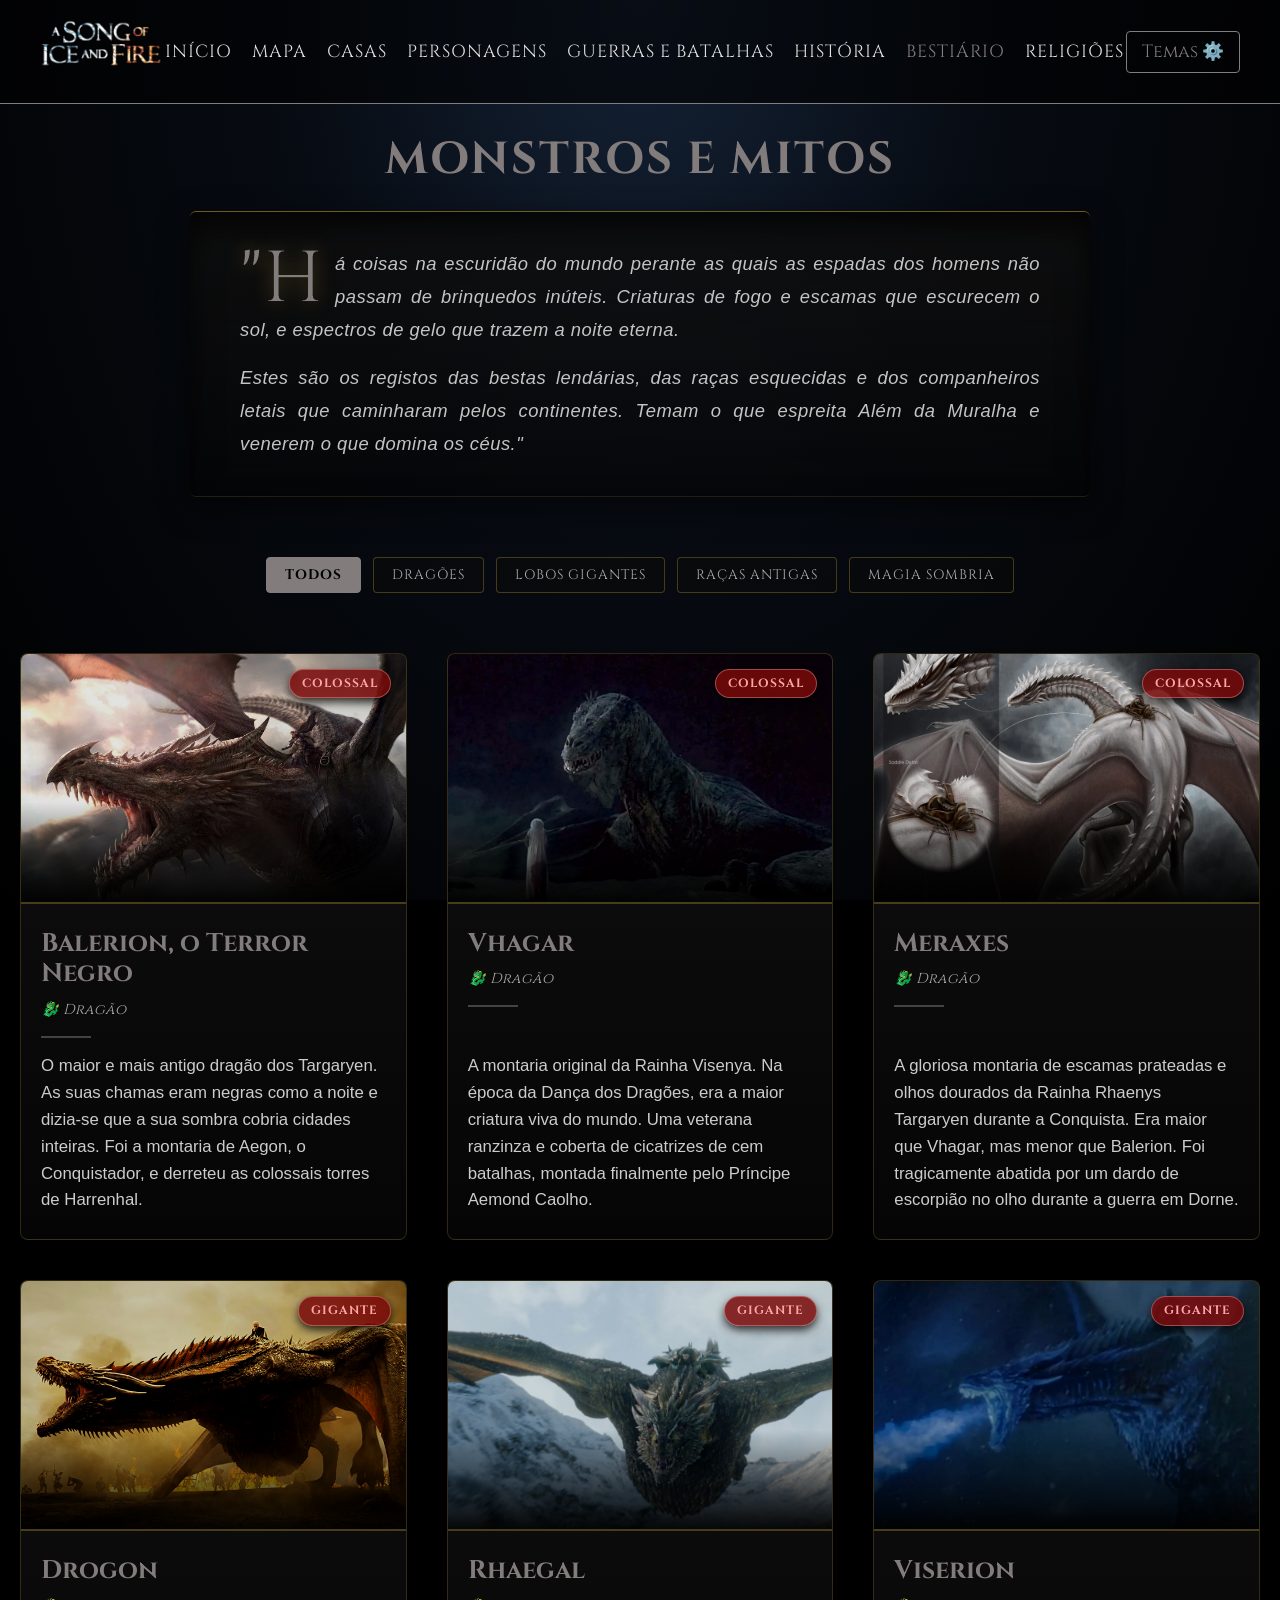
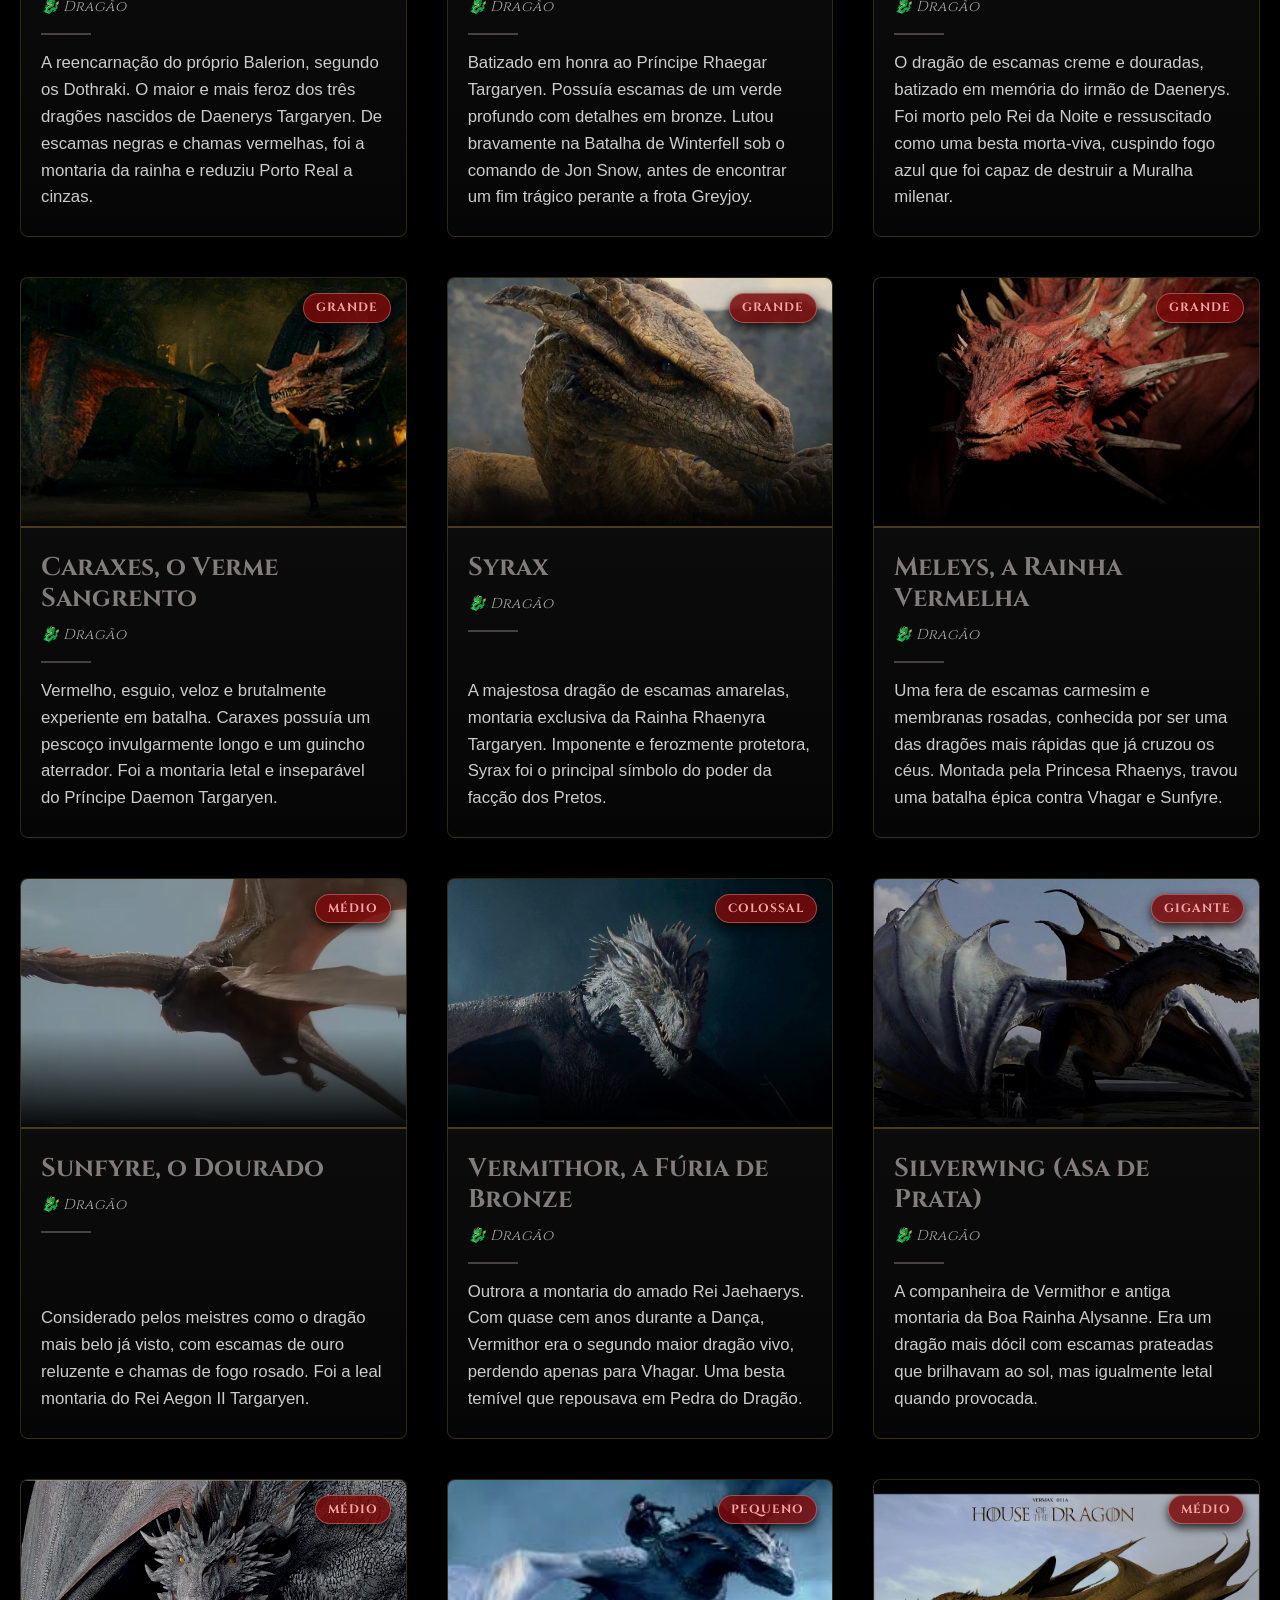
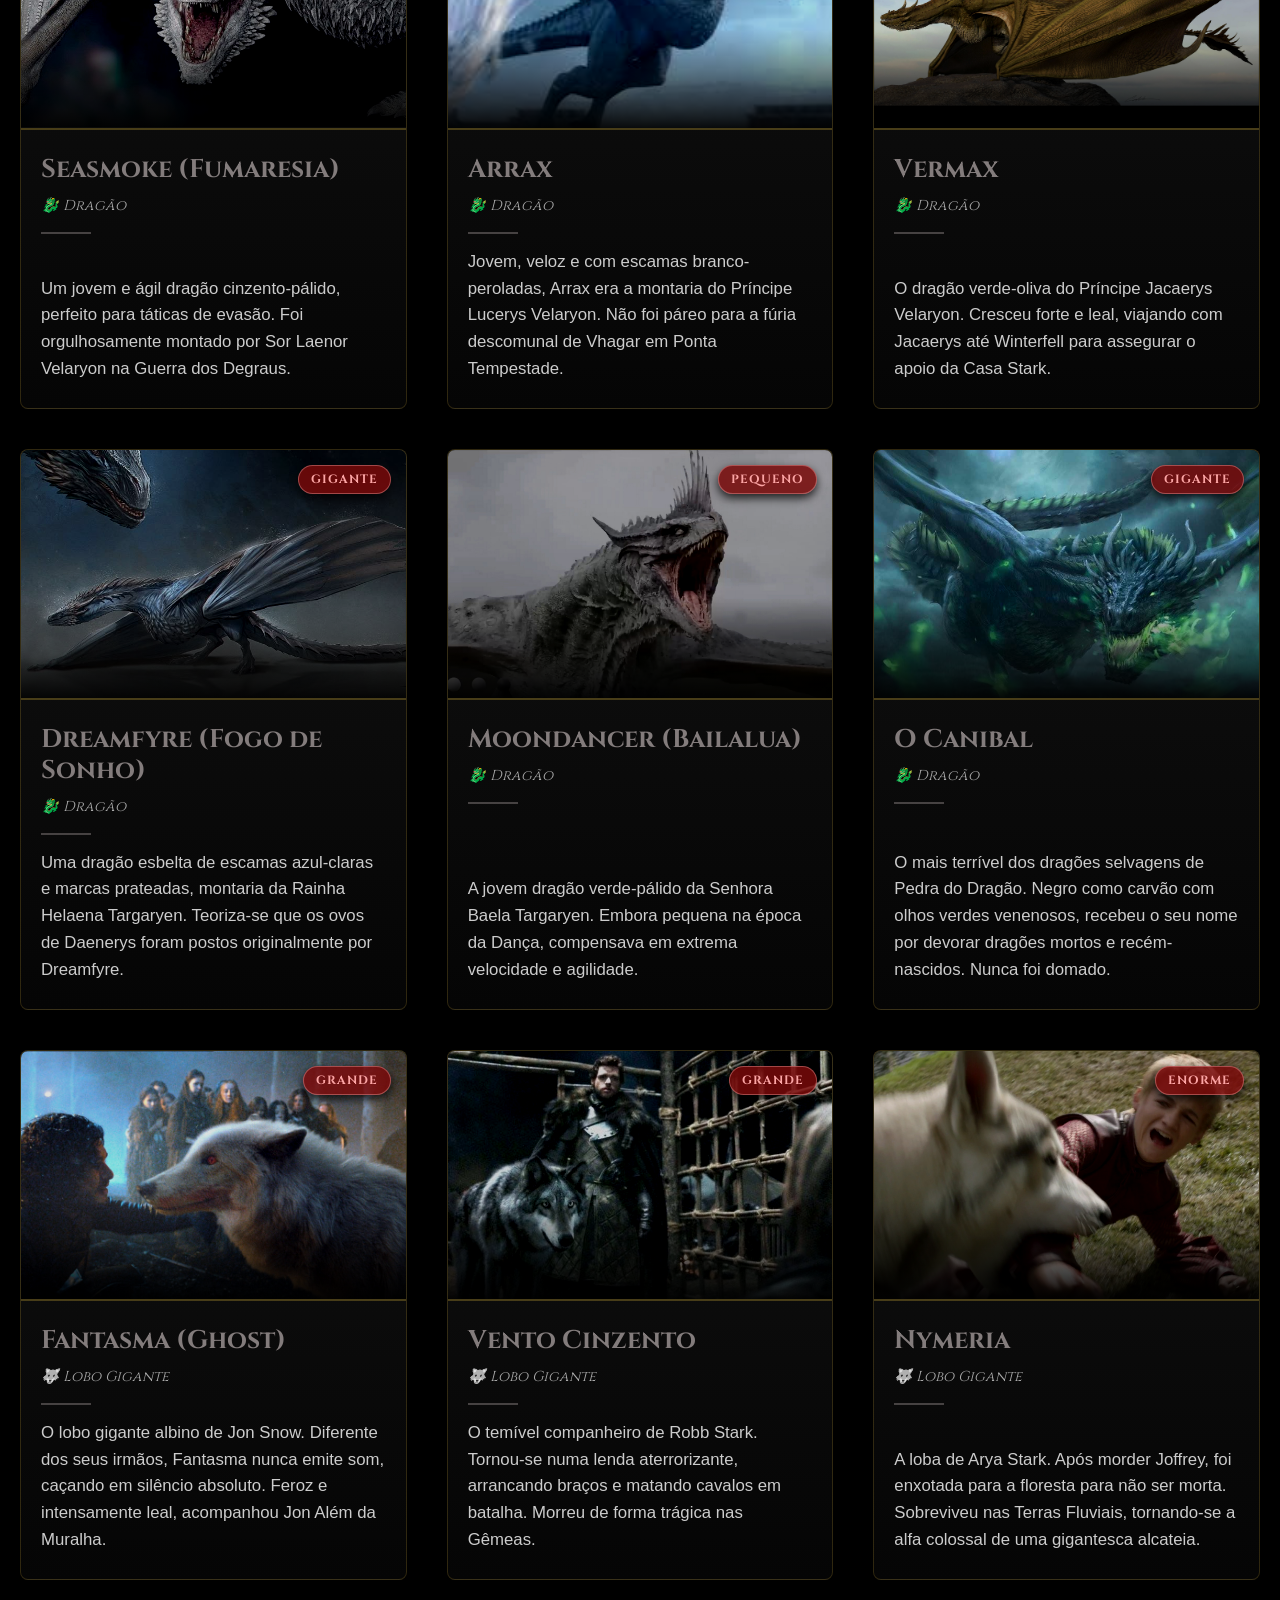
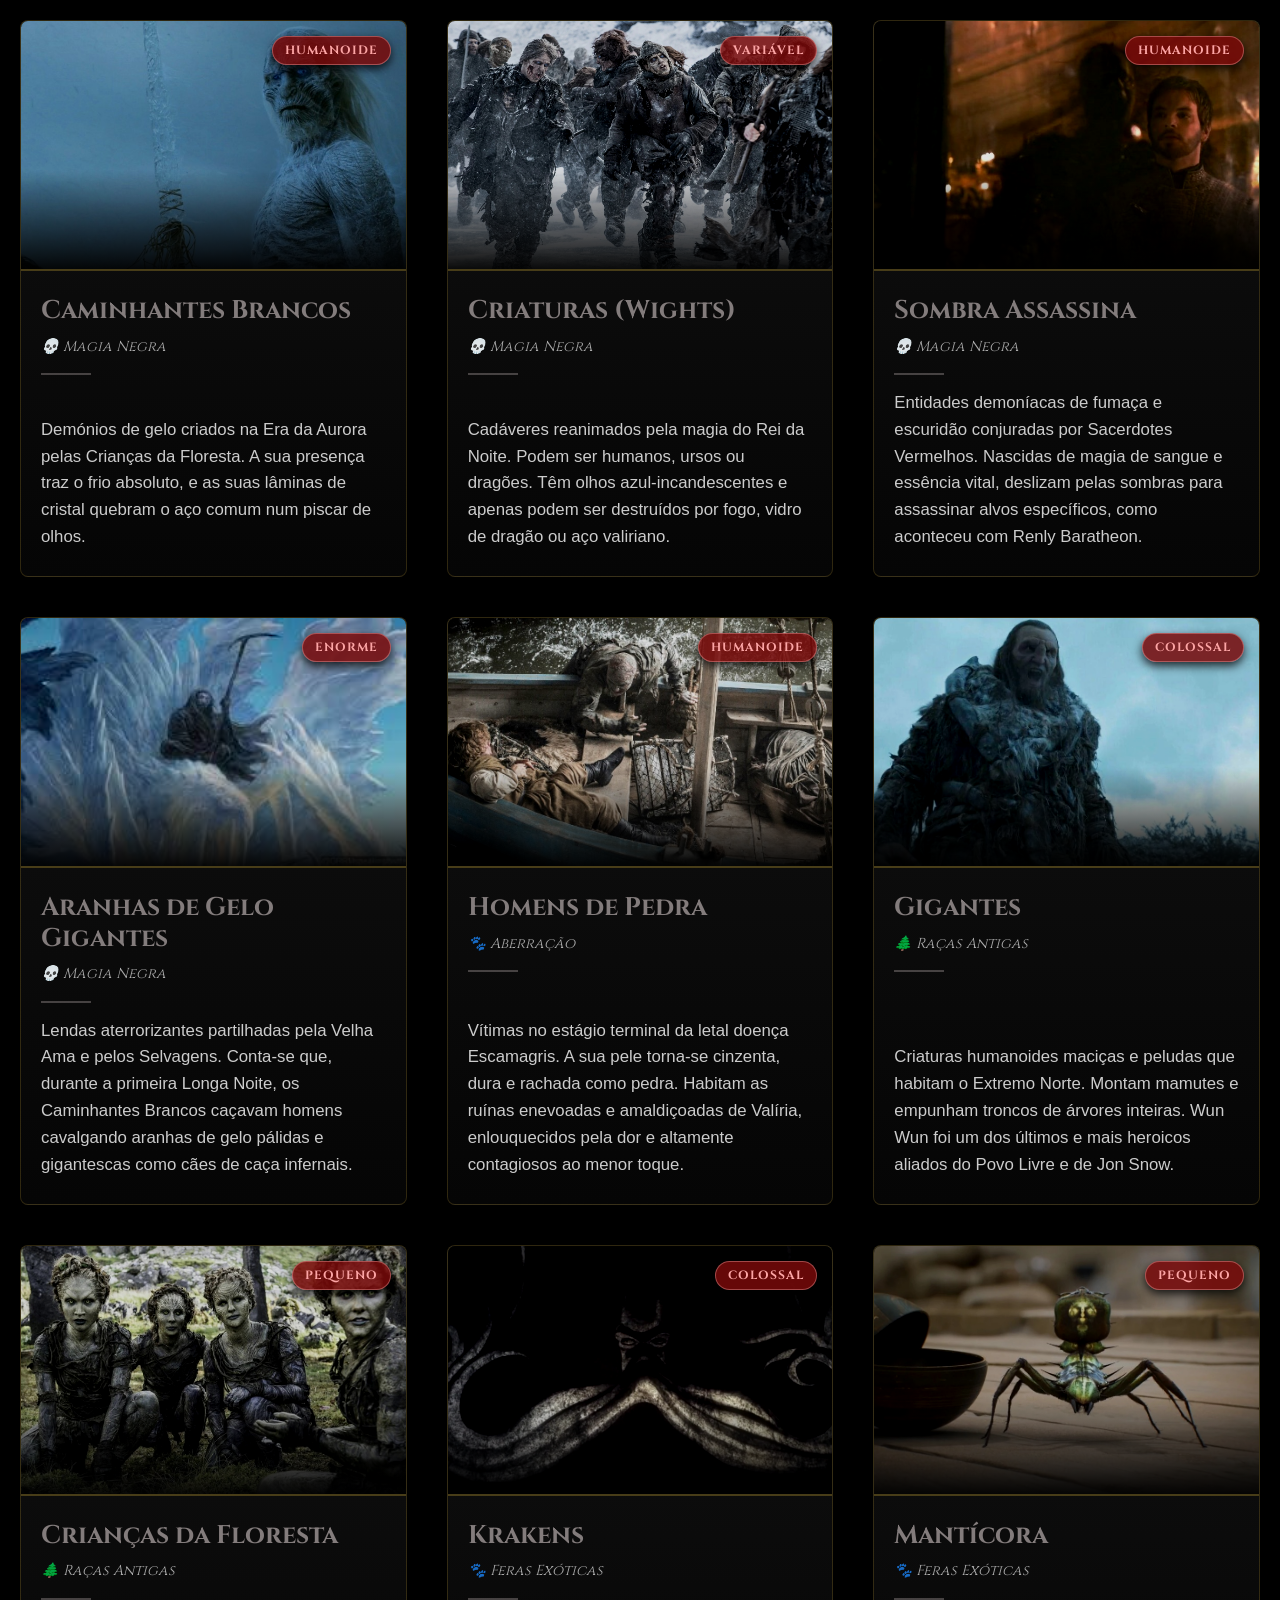
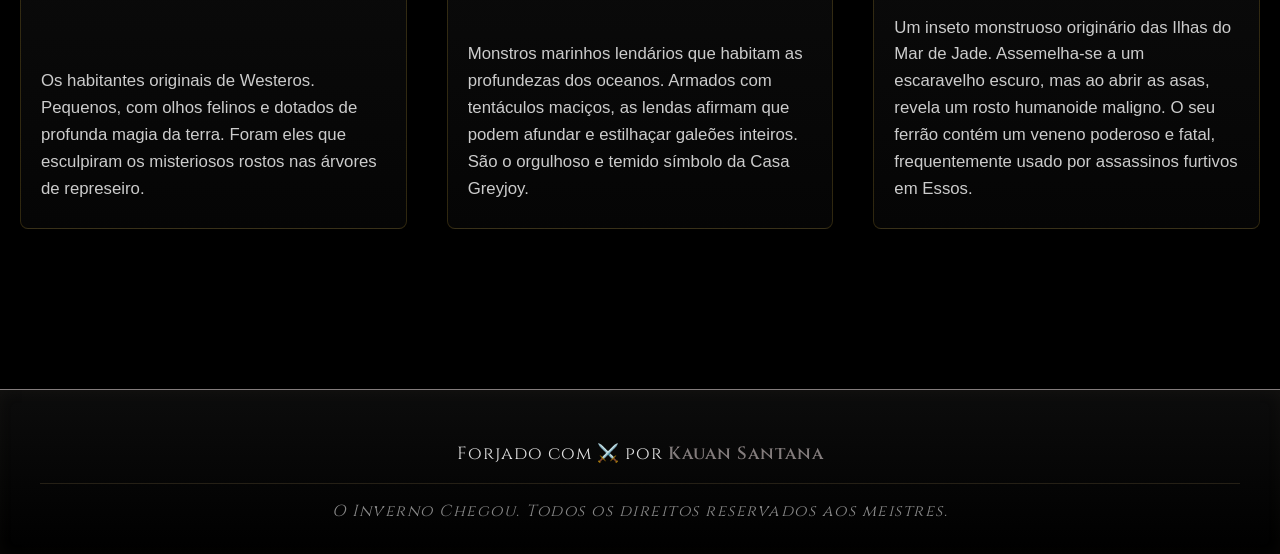
==== bestiario.html @ c9afb021 "commit atualizacao" ====
<!DOCTYPE html>
<html lang="pt-BR">
<head>
    <meta charset="UTF-8">
    <meta name="viewport" content="width=device-width, initial-scale=1.0">
    <title>Bestiário | WesterosPedia</title>
    
    <link rel="stylesheet" href="style.css">
    <link href="https://fonts.googleapis.com/css2?family=Cinzel:wght@400;600;800&display=swap" rel="stylesheet">
    <link rel="icon" href="img/ico.jpg" type="image/jpeg">
</head>
<body>
    <header class="header">
        <h1 class="logo">
            <a href="index.html">
                <img src="img/logo.png" alt="Logo WesterosPedia" class="header-logo-img">
            </a>
        </h1>
        <nav>
            <ul>
                <li><a href="index.html">Início</a></li>
                <li><a href="mapa.html">Mapa</a></li>
                <li><a href="casas.html">Casas</a></li>
                <li><a href="personagens.html">Personagens</a></li>
                <li><a href="guerras.html">Guerras e Batalhas</a></li>
                <li><a href="historia.html">História</a></li>
                <li><a href="bestiario.html" style="color: var(--gold);">Bestiário</a></li>
                <li><a href="religioes.html">Religiões</a></li>
            </ul>
        </nav>
        
        <div class="theme-dropdown-container">
            <button id="btnTemas" class="theme-btn" onclick="abrirMenuTemas(event)">Temas ⚙️</button>
            <div id="caixaTemas" class="theme-dropdown-content">
                <button onclick="mudarTema('padrao')">Patrulha da Noite</button>
                <button onclick="mudarTema('stark')">Stark</button>
                <button onclick="mudarTema('targaryen')">Targaryen</button>
                <button onclick="mudarTema('lannister')">Lannister</button>
            </div>
        </div>
    </header>

    <main class="bestiario-section">
        <div class="casas-header">
            <h2 class="casas-titulo">Monstros e Mitos</h2>
            
            <div class="intro-guerras">
                <p>
                    <span class="letra-capitular">"H</span>á coisas na escuridão do mundo perante as quais as espadas dos homens não passam de brinquedos inúteis. Criaturas de fogo e escamas que escurecem o sol, e espectros de gelo que trazem a noite eterna.
                </p>
                <p>
                    Estes são os registos das bestas lendárias, das raças esquecidas e dos companheiros letais que caminharam pelos continentes. Temam o que espreita Além da Muralha e venerem o que domina os céus."
                </p>
            </div>

            <div class="filtros-casas filtros-bestiario" style="margin-bottom: 40px;">
                <button class="btn-filtro ativo" data-categoria="todas">Todos</button>
                <button class="btn-filtro" data-categoria="Dragão">Dragões</button>
                <button class="btn-filtro" data-categoria="Lobo Gigante">Lobos Gigantes</button>
                <button class="btn-filtro" data-categoria="Raças Antigas">Raças Antigas</button>
                <button class="btn-filtro" data-categoria="Magia Negra">Magia Sombria</button>
            </div>
        </div>
        
        <div id="bestiario-grid" class="bestiario-grid">
            </div>
    </main>

    <footer class="westeros-footer">
        <div class="footer-content">
            <p>Forjado com ⚔️ por <strong>Kauan Santana</strong></p>
            <p class="footer-disclaimer">O Inverno Chegou. Todos os direitos reservados aos meistres.</p>
        </div>
    </footer>

    <script src="js/script.js"></script>
    <script src="js/bestiario.js"></script>
</body>
</html>
---- style.css ----
/* =========================================
   VARIÁVEIS GLOBAIS (Padrão: Patrulha da Noite)
   ========================================= */
:root {
    --gold: #837c7c;
    --dark-bg: #000000;
    --text-light: #e0e0e0;
}

/* =========================================
   RESET BÁSICO E PROTEÇÃO DE TELA
   ========================================= */
* {
    margin: 0;
    padding: 0;
    box-sizing: border-box;
}

html, body {
    overflow-x: hidden; 
}

/* =========================================
   CORPO E FUNDO
   ========================================= */
body {
    font-family: 'Cinzel', serif;
    color: var(--text-light);
    background-color: var(--dark-bg);
    background-image: radial-gradient(ellipse at top center, #142236 0%, #070b12 40%, #000000 100%);
    background-attachment: fixed;
    line-height: 1.6;
    transition: background 0.5s ease, color 0.5s ease;
}

/* =========================================
   CABEÇALHO E NAVEGAÇÃO
   ========================================= */
.header {
    display: flex;
    justify-content: space-between;
    align-items: center;
    padding: 20px 40px;
    border-bottom: 1px solid var(--gold);
    background-color: rgba(0, 0, 0, 0.6);
    transition: background-color 0.5s ease;
}

.header-logo-img {
    height: 47px;
    width: auto;
}

nav ul {
    display: flex;
    list-style: none;
    gap: 20px;
}

nav a {
    text-decoration: none;
    color: var(--text-light);
    font-size: 1.1rem;
    text-transform: uppercase;
    letter-spacing: 1px;
    transition: color 0.3s ease;
}

nav a:hover {
    color: var(--gold);
}

/* =========================================
   BOTÃO DE TEMAS (DROPDOWN)
   ========================================= */
.theme-dropdown-container {
    position: relative;
    display: inline-block;
}

.theme-btn {
    background-color: transparent;
    color: var(--gold);
    border: 1px solid var(--gold);
    padding: 8px 15px;
    font-family: 'Cinzel', serif;
    font-size: 1.1rem;
    cursor: pointer;
    border-radius: 4px;
    transition: all 0.3s ease;
}

.theme-btn:hover, .theme-btn.pressionado {
    background-color: var(--gold);
    color: #000;
}

.theme-dropdown-content {
    display: none;
    position: absolute;
    right: 0;
    background-color: rgba(10, 10, 10, 0.95);
    min-width: 200px;
    box-shadow: 0px 8px 16px 0px rgba(0,0,0,0.8);
    z-index: 100;
    border: 1px solid var(--gold);
    border-radius: 4px;
}

.theme-dropdown-content.mostrar {
    display: block;
}

.theme-dropdown-content button {
    color: var(--text-light);
    padding: 12px 16px;
    text-decoration: none;
    display: block;
    width: 100%;
    text-align: left;
    background: none;
    border: none;
    font-family: 'Cinzel', serif;
    cursor: pointer;
    border-bottom: 1px solid #333;
    transition: background-color 0.2s;
}

.theme-dropdown-content button:hover {
    background-color: rgba(255, 255, 255, 0.1);
    color: var(--gold);
}

/* =========================================
   SEÇÃO HERO COM BANNER ESTÁTICO
   ========================================= */
.hero-section {
    text-align: center;
    position: relative; 
    overflow: hidden;
    padding: 160px 20px; 
    display: flex;
    justify-content: center;
    align-items: center;
    flex-direction: column;
    
    background-image: linear-gradient(to bottom, rgba(0, 0, 0, 0.5), rgba(0, 0, 0, 0.9)), url('img/hero-fundo.jpg');
    background-size: cover;
    background-position: center;
    border-bottom: 1px solid var(--gold);
    /* Removido o background-attachment: fixed; */
}

.hero-content {
    position: relative; /* Coloca o texto na frente da neve */
    max-width: 800px;
    text-shadow: 2px 2px 4px rgba(0, 0, 0, 0.8); /* Sombra para garantir a leitura sobre a imagem */
}

.hero-content h2 {
    font-size: 3rem;
    color: var(--gold);
    margin-bottom: 20px;
    text-transform: uppercase;
}

.hero-content p {
    font-size: 1.3rem;
    line-height: 1.6;
    margin-bottom: 60px; 
}

/* --- MÁGICA DA NEVE --- */
#snow-container {
    position: absolute;
    top: 0;
    left: 0;
    width: 100%;
    height: 100%;
    pointer-events: none; /* A neve é como um fantasma, não impede o clique no botão */
    z-index: 1; /* Fica atrás do texto, mas na frente do fundo */
}

.snowflake {
    position: absolute;
    top: -10px;
    background-color: #ffffff;
    border-radius: 50%;
    animation: fall linear infinite;
}

@keyframes fall {
    0% { transform: translateY(-10px) translateX(0); opacity: 0; }
    10% { opacity: 1; } /* Aparece suavemente */
    90% { opacity: 1; }
    100% { transform: translateY(600px) translateX(20px); opacity: 0; } /* Derrete no final */
}

.btn-explorar {
    display: inline-block;
    background-color: var(--gold);
    color: #000;
    padding: 15px 30px;
    text-decoration: none;
    font-weight: 800;
    border-radius: 4px;
    transition: 0.3s;
    margin-top: 30px;
    text-shadow: none; /* Remove a sombra do texto de dentro do botão */
}

.btn-explorar:hover {
    background-color: #f3c74b;
    transform: scale(1.05);
}

/* =========================================
   DIVISOR DAS CASAS
   ========================================= */
.divisor-casas {
    text-align: center;
    margin: 30px auto 50px auto;
    padding: 0 20px;
    max-width: 900px;
}

.divisor-casas img {
    width: 100%;
    height: auto;
    border-top: 1px solid var(--gold);
    border-bottom: 1px solid var(--gold);
    padding: 10px 0;
    filter: grayscale(100%) brightness(0.5); 
    transition: 0.5s; 
}

.divisor-casas img:hover {
    filter: grayscale(0%) brightness(1); 
}

/* =========================================
   CARDS DA CIDADELA
   ========================================= */
.guia-abas-section {
    padding: 20px 20px 60px;
    max-width: 1200px;
    margin: 0 auto;
}

.guia-titulo {
    text-align: center;
    color: var(--gold);
    margin-bottom: 50px;
    font-size: 2rem;
}

.guia-grid {
    display: flex;
    flex-wrap: wrap;
    justify-content: center; /* O segredo para centralizar a linha de baixo! */
    gap: 25px;
}

.guia-card {
    background-color: rgba(10, 10, 10, 0.7);
    border: 1px solid var(--gold);
    padding: 30px 20px;
    border-radius: 8px;
    text-align: center;
    transition: 0.3s;  
    flex: 1 1 250px; /* Permite crescer e encolher, com base de 250px */
    max-width: 280px; /* Impede que fiquem gigantes em telas muito largas */
}

.guia-card:hover {
    transform: translateY(-5px);
    box-shadow: 0 8px 20px rgba(212, 175, 55, 0.2);
}

.guia-card h3 { color: var(--gold); margin-bottom: 15px; }

/* =========================================
   CARROSSEL ÉPICO (LAYOUT HORIZONTAL COM FLEXBOX)
   ========================================= */
.carrossel-secao {
    padding: 60px 20px;
    background-color: rgba(0, 0, 0, 0.4); 
    margin-top: 40px; 
    border-top: 1px solid rgba(212, 175, 55, 0.2);
}

.carrossel-container {
    max-width: 1200px;
    margin: 0 auto;
    position: relative; 
    border-radius: 12px;
    overflow: hidden; 
    border: 1px solid var(--gold);
    box-shadow: 0 10px 30px rgba(0, 0, 0, 0.6);
}

.carrossel-slides {
    display: flex; 
    transition: transform 0.6s ease-in-out; 
    width: 100%; 
    height: 550px; 
}

.carrossel-slide {
    flex: 0 0 100%; 
    height: 100%;
    position: relative;
    overflow: hidden;
}

.carrossel-fundo-img {
    width: 100%;
    height: 100%;
    object-fit: cover; 
    position: absolute;
    top: 0;
    left: 0;
    z-index: 1;
}

.focal-bastardos { object-position: center 15%; }
.focal-dany { object-position: center 20%; }
.focal-snow { object-position: center 30%; }

/* Película escura na esquerda para leitura */
.carrossel-slide::after {
    content: '';
    position: absolute;
    top: 0;
    left: 0;
    width: 100%;
    height: 100%;
    background: linear-gradient(to right, rgba(0,0,0,0.85) 0%, rgba(0,0,0,0.3) 60%, transparent 100%);
    z-index: 2;
}

.carrossel-conteudo-box {
    position: absolute;
    top: 50%;
    left: 5%;
    transform: translateY(-50%) translateX(-20px);
    max-width: 500px;
    z-index: 3;
    text-align: left;
    opacity: 0;
    transition: 0.6s ease;
}

.carrossel-slide.active .carrossel-conteudo-box {
    opacity: 1;
    transform: translateY(-50%) translateX(0);
}

.carrossel-conteudo-box .destaque-titulo {
    color: var(--gold);
    font-size: 2.5rem;
    margin-bottom: 20px;
}

.carrossel-btn {
    position: absolute;
    top: 50%;
    transform: translateY(-50%);
    background: rgba(0,0,0,0.5);
    color: var(--gold);
    border: 1px solid var(--gold);
    padding: 15px 10px;
    cursor: pointer;
    z-index: 10;
}

.carrossel-btn.next { right: 15px; }
.carrossel-btn.prev { left: 15px; }

.carrossel-indicadores {
    position: absolute;
    bottom: 20px;
    left: 50%;
    transform: translateX(-50%);
    display: flex;
    gap: 10px;
    z-index: 10;
}

.carrossel-ponto {
    width: 12px;
    height: 12px;
    background: rgba(255,255,255,0.3);
    border-radius: 50%;
    cursor: pointer;
}

.carrossel-ponto.active { background: var(--gold); }

/* =========================================
   RODAPÉ (FOOTER) 
   ========================================= */
.westeros-footer {
    width: 100%; 
    text-align: center;
    padding: 50px 20px 30px; /* Um pouco mais de respiro no topo */
    margin-top: 60px;
    /* Gradiente que escurece para o fundo, dando sensação de fim de página */
    background: linear-gradient(to bottom, rgba(15, 15, 15, 0.8), rgba(0, 0, 0, 1));
    border-top: 1px solid var(--gold);
    /* Um brilho interno sutil na borda superior */
    box-shadow: inset 0 2px 15px rgba(163, 141, 89, 0.05); 
}

.footer-content {
    max-width: 800px; /* Mantém o conteúdo centralizado e não muito esticado */
    margin: 0 auto;
    display: flex;
    flex-direction: column;
    align-items: center;
    font-family: 'Cinzel', serif; /* Força a fonte épica no rodapé */
}

/* Texto principal ("Forjado com...") */
.footer-content p:not(.footer-disclaimer) {
    color: #e0e0e0;
    font-size: 1.1rem;
    letter-spacing: 1px;
}

/* Destaque para o seu nome */
.footer-content strong {
    color: var(--gold);
    font-weight: 600;
}

.social-links {
    display: flex;
    justify-content: center;
    gap: 20px; /* Espaço um pouco maior entre as redes */
    margin: 25px 0; 
}

/* Animação para os botões sociais */
.social-links a {
    display: inline-block;
    transition: transform 0.3s ease, filter 0.3s ease;
}

.social-links a:hover {
    transform: translateY(-4px) scale(1.05); /* Levanta e cresce levemente */
    filter: drop-shadow(0 4px 8px rgba(163, 141, 89, 0.4)); /* Brilho dourado no hover */
}

/* O texto dos Meistres */
.footer-disclaimer {
    font-size: 1rem;
    color: #888; /* Cinza mais apagado para não roubar a atenção */
    font-style: italic;
    letter-spacing: 1.5px;
    margin-top: 15px;
    padding-top: 15px;
    width: 150%;
    border-top: 1px solid rgba(163, 141, 89, 0.2); /* Uma linha divisória bem fraquinha */
}
/* =========================================
   TEMAS DAS CASAS (STARK, LANNISTER, ETC)
   ========================================= */
body.tema-stark { --dark-bg: #111111; --gold: #ffffff; background-image: radial-gradient(ellipse at top center, #ffffff4f 0%, #111111 40%, #000000 100%); }
body.tema-targaryen { --dark-bg: #0a0000; --gold: #ff0000; background-image: radial-gradient(ellipse at top center, #3a0000 0%, #0a0000 40%, #000000 100%); }
body.tema-lannister { --dark-bg: #2b0a0a; --gold: #ffd700; background-image: radial-gradient(ellipse at top center, #5c1616 0%, #2b0a0a 40%, #000000 100%); }
body.tema-greyjoy { --dark-bg: #0f1115; --gold: #d4a373; background-image: radial-gradient(ellipse at top center, #232830 0%, #0f1115 50%, #000000 100%); }
body.tema-tully { --dark-bg: #0f1b29; --gold: #b91c1c; background-image: radial-gradient(ellipse at top center, #1e3a5f 0%, #0f1b29 50%, #000000 100%); }
body.tema-baratheon { --dark-bg: #111111; --gold: #facc15; background-image: radial-gradient(ellipse at top center, #333333 0%, #111111 40%, #000000 100%); }
body.tema-tyrell { --dark-bg: #061f0e; --gold: #fbbf24; background-image: radial-gradient(ellipse at top center, #144521 0%, #061f0e 50%, #000000 100%); }
body.tema-martell { --dark-bg: #3b1404; --gold: #f97316; background-image: radial-gradient(ellipse at top center, #7c2d12 0%, #3b1404 50%, #1a0800 100%); }

/* =========================================
   CITAÇÃO ÉPICA (LORE BREAK)
   ========================================= */
.citacao-epica {
    background-color: rgba(10, 10, 10, 0.7);
    border-top: 1px solid var(--gold);
    border-bottom: 1px solid var(--gold);
    padding: 60px 20px;
    margin: 60px auto; /* Dá um respiro entre os cards e o carrossel */
    text-align: center;
    max-width: 900px;
    border-radius: 4px;
    box-shadow: 0 10px 30px rgba(0, 0, 0, 0.5);
}

.citacao-conteudo blockquote {
    font-size: 1.6rem;
    font-style: italic;
    color: var(--text-light);
    margin-bottom: 20px;
    line-height: 1.6;
}

/* Aspas douradas customizadas */
.citacao-conteudo blockquote::before {
    content: "“";
    color: var(--gold);
    font-size: 3rem;
    vertical-align: bottom;
    line-height: 0;
    margin-right: 8px;
}

.citacao-conteudo blockquote::after {
    content: "”";
    color: var(--gold);
    font-size: 3rem;
    vertical-align: bottom;
    line-height: 0;
    margin-left: 8px;
}

.citacao-conteudo cite {
    font-size: 1.1rem;
    color: var(--gold);
    font-weight: 800;
    text-transform: uppercase;
    letter-spacing: 2px;
    display: block;
}

/* =========================================
   ANIMAÇÕES DE ROLAGEM (FADE-IN)
   ========================================= */
.fade-in-section {
    opacity: 0;
    transform: translateY(50px);
    visibility: hidden;
    transition: opacity 0.8s ease-out, transform 0.8s ease-out;
    will-change: opacity, visibility;
}

.fade-in-section.is-visible {
    opacity: 1;
    transform: none;
    visibility: visible;
}

/* =========================================
   DIVISOR DAS CASAS INTERATIVO (MEDALHÕES MAIORES E COLORIDOS)
   ========================================= */
.divisor-casas {
    text-align: center;
    margin: 60px auto 80px auto;
    padding: 0 20px;
    max-width: 1200px;
}

.sigil-container {
    display: flex;
    justify-content: space-around;
    align-items: flex-start;
    flex-wrap: wrap;
    gap: 30px; /* Mais espaço para os medalhões gigantes */
    border-top: 1px solid rgba(212, 175, 55, 0.3);
    border-bottom: 1px solid rgba(212, 175, 55, 0.3);
    padding: 50px 0;
}

/* 🎨 A MÁGICA DAS CORES: Define uma cor característica para cada Casa */
.casa-sigil.stark     { --cor-casa: #e2e8f0; } /* Gelo / Prata */
.casa-sigil.targaryen { --cor-casa: #ef4444; } /* Vermelho Dragão */
.casa-sigil.lannister { --cor-casa: #fbbf24; } /* Ouro Leão */
.casa-sigil.baratheon { --cor-casa: #fde047; } /* Amarelo Tempestade */
.casa-sigil.greyjoy   { --cor-casa: #0ea5e9; } /* Azul Oceano (ou Dourado) */
.casa-sigil.tully     { --cor-casa: #3b82f6; } /* Azul Rio */
.casa-sigil.tyrell    { --cor-casa: #22c55e; } /* Verde Campina */
.casa-sigil.martell   { --cor-casa: #f97316; } /* Laranja Sol */

.casa-sigil {
    position: relative;
    cursor: pointer;
    width: 115px; /* Largura total da área do escudo aumentada */
    display: flex;
    flex-direction: column;
    align-items: center;
    transition: transform 0.3s ease;
}

/* 🛡️ OS MEDALHÕES (Agora muito maiores!) */
.sigil-wrapper {
    width: 125px;         /* Aumentado de 80px para 100px */
    height: 125px;        /* Aumentado de 80px para 100px */
    border-radius: 50%;
    border: 3px solid rgba(150, 150, 150, 0.3); /* Borda cinza suave para dar contraste */
    overflow: hidden;
    background-color: #111111; /* MUDADO PARA ESCURO para misturar com o fundo do seu JPG */
    box-shadow: 0 4px 10px rgba(0,0,0,0.5);
    transition: all 0.4s ease;
    display: flex;
    justify-content: center;
    align-items: center;
}

.sigil-wrapper img {
    width: 100%;
    height: 100%;
    object-fit: contain;
    filter: grayscale(100%);
    transition: all 0.4s ease;
    padding: 0px; /* Reduzi o padding para o logo ficar ainda maior lá dentro */
}

/* --- EFEITOS DE HOVER (MAGIA DAS CORES INDIVIDUAIS) --- */
.casa-sigil:hover {
    transform: translateY(-10px);
}

/* O Medalhão brilha com a cor exata da Casa */
.casa-sigil:hover .sigil-wrapper {
    border-color: var(--cor-casa);
    box-shadow: 0 0 25px var(--cor-casa); /* Brilho colorido */
    transform: scale(1.08); /* Ligeiro Zoom do círculo */
}

/* A imagem dentro ganha cor e zoom */
.casa-sigil:hover img {
    filter: grayscale(0%);
    transform: scale(1.15); /* Zoom interno no brasão */
}

/* --- A CAIXA DE INFORMAÇÕES QUE APARECE NO HOVER --- */
.casa-info {
    position: absolute;
    top: 130px; /* Desceu para caber o círculo que agora tem 100px */
    left: 50%;
    transform: translateX(-50%) translateY(15px);
    background: rgba(10, 10, 10, 0.95);
    border: 1px solid rgba(212, 175, 55, 0.3); /* Borda opaca antes do brilho */
    padding: 15px;
    border-radius: 4px;
    width: 220px;
    opacity: 0;
    visibility: hidden;
    transition: all 0.3s ease;
    z-index: 20;
    box-shadow: 0 8px 25px rgba(0, 0, 0, 0.9);
    pointer-events: none;
}

/* Revelando e Colorindo a Caixa */
.casa-sigil:hover .casa-info {
    opacity: 1;
    visibility: visible;
    transform: translateX(-50%) translateY(0);
    border-color: var(--cor-casa); /* A caixa ganha a cor da casa */
    box-shadow: 0 5px 15px rgba(0, 0, 0, 0.5), 0 0 10px var(--cor-casa);
}

/* O Nome da Casa ganha a cor correspondente */
.casa-info h4 {
    color: var(--cor-casa);
    font-size: 1.15rem;
    margin-bottom: 8px;
    text-transform: uppercase;
    letter-spacing: 1px;
}

.casa-info p {
    color: var(--text-light);
    font-size: 0.9rem;
    font-style: italic;
    line-height: 1.4;
}

/* =========================================
   OS SUSSURROS DE VARYS (VOCÊ SABIA? - COM ARANHA)
   ========================================= */
.sussurros-varys {
    margin: 60px auto;
    padding: 0 20px;
    max-width: 800px;
}

.sussurros-container {
    background-color: rgba(10, 10, 10, 0.85);
    border: 1px solid rgba(212, 175, 55, 0.4);
    border-radius: 8px;
    padding: 30px 40px;
    box-shadow: 0 10px 30px rgba(0, 0, 0, 0.6);
    position: relative;
    overflow: hidden;
}

/* Um leve brilho dourado no topo para elegância */
.sussurros-container::before {
    content: '';
    position: absolute;
    top: 0;
    left: 0;
    width: 100%;
    height: 3px;
    background: linear-gradient(90deg, transparent, var(--gold), transparent);
}

.sussurros-header {
    display: flex;
    justify-content: space-between;
    align-items: center;
    margin-bottom: 20px;
    border-bottom: 1px solid rgba(212, 175, 55, 0.2);
    padding-bottom: 15px;
}

.sussurros-header h3 {
    color: var(--gold);
    font-size: 1.5rem;
    letter-spacing: 2px;
    text-transform: uppercase;
}

/* O BOTÃO CIRCULAR QUE AGORA CONTÉM A ARANHA */
.btn-varys-aranha {
    background: transparent; 
    border: 1px solid var(--gold);
    border-radius: 50%;
    width: 60px;  /* Tamanho imponente mas discreto */
    height: 60px;
    cursor: pointer;
    transition: all 0.3s ease;
    display: flex;
    justify-content: center;
    align-items: center;
    box-shadow: 0 0 10px rgba(212, 175, 55, 0.2);
    overflow: hidden; /* Garante que nada vaze do círculo */
    padding: 0; /* Remove padding padrão do botão */
}

.btn-varys-aranha:hover {
    background: rgba(212, 175, 55, 0.1);
    transform: scale(1.08);
    box-shadow: 0 0 20px rgba(212, 175, 55, 0.6);
}

/* A IMAGEM DA ARANHA DENTRO DO CÍRCULO */
.img-aranha {
    width: 100%;  /* O segredo para ficar 'bem pequenininha' e centralizada */
    height: 100%;
    object-fit: cover; /* Não distorce a aranha mecânica */
    opacity: 0.8; /* Um pouco translúcida para misturar com o fundo */
    filter: drop-shadow(0 0 5px var(--gold)); /* Brilho dourado suave */
    transition: all 0.3s ease;
    
}

/* Efeito de hover na aranha ao passar o mouse no botão */
.btn-varys-aranha:hover .img-aranha {
    opacity: 1; /* Ganha cor total */
    transform: scale(1.1); /* Ligeiro zoom na aranha */
    filter: drop-shadow(0 0 10px var(--gold)); /* Brilho dourado intenso */
}

/* O TEXTO DO SEGREDO */
.sussurros-corpo p {
    color: var(--text-light);
    font-size: 1.1rem;
    line-height: 1.7;
    font-style: italic;
    transition: opacity 0.4s ease; /* Transição suave ao trocar a frase */
}

/* =========================================
   PÁGINA DO MAPA
   ========================================= */
.mapa-wrapper {
    display: flex;
    position: relative;
    height: 85vh; /* Ocupa quase a tela toda abaixo do header */
    background-color: #0d0d0d;
    overflow: hidden;
    border-top: 2px solid var(--gold);
    border-bottom: 2px solid var(--gold);
}

.mapa-container {
    flex-grow: 1;
    overflow: auto; /* Permite rolar o mapa se for muito grande */
    cursor: grab;
    /* position: relative removido daqui para não quebrar os pins */
}

/* NOVA DIV: Garante que os pontos sigam o tamanho real da imagem */
.mapa-conteudo {
    position: relative; 
    width: 100%;
    min-width: 1400px; /* Garante que o mapa não fique pequeno demais */
    display: block;
}

.mapa-imagem {
    width: 100%;
    display: block;
}

/* Área invisível que segura os pins em cima do mapa */
#marcadores-area {
    position: absolute;
    top: 0;
    left: 0;
    width: 100%;
    height: 100%;
}

/* Os Pins (Marcadores) no mapa */
.marcador {
    position: absolute;
    width: 24px;
    height: 24px;
    background-color: var(--gold);
    border: 2px solid #fff;
    border-radius: 50%;
    transform: translate(-50%, -50%); /* Centraliza exatamente na coordenada */
    cursor: pointer;
    box-shadow: 0 0 15px rgba(163, 141, 89, 0.8);
    transition: transform 0.2s, box-shadow 0.2s;
    z-index: 5; /* Garante que os pontos fiquem acima do mapa */
}

.marcador:hover {
    transform: translate(-50%, -50%) scale(1.3);
    box-shadow: 0 0 25px rgba(255, 255, 255, 1);
    z-index: 6;
}

/* Painel Lateral */
.painel-info {
    width: 350px;
    background: linear-gradient(to bottom, #1a1a1a, #0d0d0d);
    border-left: 1px solid var(--gold);
    padding: 20px;
    transform: translateX(100%); /* Começa escondido fora da tela */
    transition: transform 0.4s ease-in-out;
    position: absolute;
    right: 0;
    top: 0;
    bottom: 0;
    z-index: 10;
    box-shadow: -5px 0 15px rgba(0,0,0,0.8);
}

.painel-info.ativo {
    transform: translateX(0); /* Desliza para dentro da tela */
}

.btn-fechar {
    position: absolute;
    top: 10px;
    right: 15px;
    background: transparent;
    color: var(--gold);
    border: none;
    font-size: 1.5rem;
    cursor: pointer;
}

.painel-destaque {
    width: 100%;
    height: 200px;
    object-fit: cover;
    border: 1px solid var(--gold);
    margin-top: 30px;
    margin-bottom: 15px;
    border-radius: 4px;
}

.painel-titulo {
    color: var(--gold);
    font-family: 'Cinzel', serif;
    margin-bottom: 5px;
}

.painel-subtitulo {
    color: #888;
    margin-bottom: 15px;
    font-style: italic;
}

.painel-texto {
    color: #e0e0e0;
    line-height: 1.6;
    
}

/* =========================================
   PÁGINA DAS CASAS
   ========================================= */
.casas-section {
    padding: 60px 20px 100px;
    max-width: 1400px;
    margin: 0 auto;
}

.casas-header {
    text-align: center;
    margin-bottom: 60px;
}

.casas-titulo {
    color: var(--gold);
    font-size: 2.8rem;
    margin-bottom: 15px;
    text-transform: uppercase;
    letter-spacing: 2px;
}

.casas-subtitulo {
    color: #888;
    font-size: 1.1rem;
    max-width: 700px;
    margin: 0 auto;
    font-style: italic;
}

/* O GRID RESPONSIVO */
.casas-grid {
    display: grid;
    grid-template-columns: repeat(auto-fit, minmax(350px, 1fr));
    gap: 40px;
}

/* O CARTÃO DA CASA */
.casa-card {
    background: linear-gradient(145deg, rgba(20, 20, 20, 0.9) 0%, rgba(5, 5, 5, 0.9) 100%);
    border: 1px solid rgba(212, 175, 55, 0.2);
    border-radius: 8px;
    padding: 30px;
    display: flex;
    flex-direction: column;
    align-items: center;
    text-align: center;
    position: relative;
    overflow: hidden;
    transition: transform 0.4s ease, box-shadow 0.4s ease, border-color 0.4s ease;
    cursor: default; /* Sobrescrevendo o cursor pointer do sigil geral */
}

/* Efeito de hover no card */
.casa-card:hover {
    transform: translateY(-8px);
    border-color: var(--cor-casa); /* Usa as cores que você já definiu no CSS global! */
    box-shadow: 0 10px 30px rgba(0, 0, 0, 0.8), 0 0 15px var(--cor-casa);
}

/* Imagem do Brasão no topo do card */
.casa-card-img-box {
    width: 140px;
    height: 140px;
    margin-bottom: 20px;
    display: flex;
    justify-content: center;
    align-items: center;
    transition: transform 0.4s ease;
}

.casa-card-img-box img {
    max-width: 100%;
    max-height: 100%;
    object-fit: contain;
    filter: drop-shadow(0 0 10px rgba(0,0,0,0.8)) grayscale(50%);
    transition: filter 0.4s ease, transform 0.4s ease;
}

.casa-card:hover .casa-card-img-box img {
    filter: drop-shadow(0 0 15px var(--cor-casa)) grayscale(0%);
    transform: scale(1.1);
}

/* Informações da Casa */
.casa-card-nome {
    font-size: 1.8rem;
    color: var(--gold);
    margin-bottom: 5px;
    transition: color 0.4s ease;
}

.casa-card:hover .casa-card-nome {
    color: var(--cor-casa);
}

.casa-card-lema {
    font-size: 1.1rem;
    font-style: italic;
    color: #e0e0e0;
    margin-bottom: 20px;
    font-weight: 600;
}

.casa-card-lema::before, .casa-card-lema::after {
    content: '"';
    color: var(--gold);
}

.casa-card-detalhes {
    display: flex;
    flex-direction: column;
    gap: 8px;
    width: 100%;
    padding: 15px 0;
    border-top: 1px solid rgba(255, 255, 255, 0.1);
    border-bottom: 1px solid rgba(255, 255, 255, 0.1);
    margin-bottom: 20px;
    font-size: 0.95rem;
    color: #aaa;
}

.casa-card-detalhes strong {
    color: var(--gold);
}

.casa-card-historia {
    color: #ccc;
    font-size: 0.95rem;
    line-height: 1.6;
    text-align: justify;
}

/* =========================================
   FILTROS DE REGIÃO (MODO ESTRATEGISTA)
   ========================================= */
.filtros-casas {
    display: flex;
    flex-wrap: wrap;
    justify-content: center;
    gap: 12px;
    margin-top: 40px;
    max-width: 1000px;
    margin-left: auto;
    margin-right: auto;
}

.btn-filtro {
    background: rgba(10, 10, 10, 0.6);
    color: #aaa;
    border: 1px solid rgba(212, 175, 55, 0.3);
    padding: 8px 18px;
    font-family: 'Cinzel', serif;
    font-size: 0.85rem;
    cursor: pointer;
    border-radius: 4px;
    transition: all 0.3s ease;
    text-transform: uppercase;
    letter-spacing: 1px;
}

.btn-filtro:hover {
    border-color: var(--gold);
    color: var(--gold);
    background: rgba(212, 175, 55, 0.1);
}

.btn-filtro.ativo {
    background: var(--gold);
    color: #000;
    border-color: var(--gold);
    font-weight: bold;
}

/* =========================================
   PÁGINA DE PERSONAGENS E PESQUISA
   ========================================= */
.personagens-section {
    padding: 20px 20px 100px;
    max-width: 1400px;
    margin: 0 auto;
}

/* BARRA DE PESQUISA */
.pesquisa-container {
    text-align: center;
    margin: 30px auto 60px auto;
}

.pesquisa-input {
    width: 100%;
    max-width: 600px;
    padding: 16px 25px;
    background: rgba(10, 10, 10, 0.8);
    border: 1px solid rgba(212, 175, 55, 0.4);
    border-radius: 40px;
    color: var(--gold);
    font-family: 'Cinzel', serif;
    font-size: 1.1rem;
    outline: none;
    transition: all 0.4s ease;
    box-shadow: inset 0 2px 10px rgba(0,0,0,0.8);
}

.pesquisa-input::placeholder {
    color: #666;
}

.pesquisa-input:focus {
    border-color: var(--gold);
    box-shadow: 0 0 20px rgba(212, 175, 55, 0.3), inset 0 2px 10px rgba(0,0,0,0.8);
    background: rgba(20, 20, 20, 0.95);
}

/* GRID DOS PERSONAGENS */
.personagens-grid {
    display: grid;
    /* Cartões menores para caber mais gente na tela (são 53 no total!) */
    grid-template-columns: repeat(auto-fill, minmax(240px, 1fr));
    gap: 30px;
}

/* CARTÃO DO PERSONAGEM (Estilo Retrato) */
.personagem-card {
    background: linear-gradient(to bottom, #141414, #050505);
    border: 1px solid rgba(212, 175, 55, 0.2);
    border-radius: 6px;
    overflow: hidden;
    transition: transform 0.4s ease, box-shadow 0.4s ease, border-color 0.4s ease;
    text-align: center;
}

.personagem-card:hover {
    transform: translateY(-8px);
    box-shadow: 0 12px 25px rgba(0,0,0,0.9), 0 0 15px rgba(212, 175, 55, 0.3);
    border-color: var(--gold);
}

.personagem-img-wrapper {
    width: 100%;
    height: 300px; /* Alto para focar no rosto/corpo */
    overflow: hidden;
    border-bottom: 2px solid rgba(212, 175, 55, 0.3);
    position: relative;
}

.personagem-img-wrapper img {
    width: 100%;
    height: 100%;
    object-fit: cover;
    object-position: top; /* Foca no rosto do personagem caso a imagem seja longa */
    transition: transform 0.6s ease, filter 0.6s ease;
    filter: contrast(1.1) brightness(0.9);
}

.personagem-card:hover .personagem-img-wrapper img {
    transform: scale(1.08);
    filter: contrast(1.2) brightness(1.1);
}

/* Película escura na base da imagem para o texto não sumir */
.personagem-img-wrapper::after {
    content: '';
    position: absolute;
    bottom: 0;
    left: 0;
    width: 100%;
    height: 30%;
    background: linear-gradient(to top, rgba(0,0,0,0.9), transparent);
}

.personagem-info {
    padding: 20px 15px 25px;
}

.personagem-nome {
    color: var(--gold);
    font-size: 1.3rem;
    margin-bottom: 8px;
    letter-spacing: 1px;
}

.personagem-titulo {
    color: #aaa;
    font-size: 0.85rem;
    font-style: italic;
    margin-bottom: 18px;
    line-height: 1.4;
    min-height: 40px; /* Ajuda a manter os cards do mesmo tamanho se o título quebrar linha */
}

.personagem-casa {
    display: inline-block;
    background: rgba(212, 175, 55, 0.08);
    color: var(--text-light);
    padding: 6px 14px;
    border-radius: 20px;
    font-size: 0.8rem;
    border: 1px solid rgba(212, 175, 55, 0.4);
    text-transform: uppercase;
    letter-spacing: 1.5px;
    font-weight: 600;
}

.personagem-descricao {
    margin-top: 15px;
    font-size: 0.99rem; /* Aumentamos o tamanho da letra */
    color: #d1d1d1;
    border-top: 1px dashed rgba(212, 175, 55, 0.3);
    padding-top: 15px;
    line-height: 1.6;
    font-family: 'Segoe UI', Tahoma, Geneva, Verdana, sans-serif; /* Fonte muito mais legível para textos longos */
    text-transform: none; /* Garante que não fique tudo em maiúsculo */
    text-align: left; 
}

/* =========================================
   PÁGINA DE GUERRAS (ESTANDARTES)
   ========================================= */
.guerras-section {
    padding: 20px 20px 100px;
    max-width: 1200px;
    margin: 0 auto;
}

.guerras-container {
    display: flex;
    flex-direction: column;
    gap: 60px; /* Grande espaço entre um conflito e outro */
}

.guerra-card {
    display: flex;
    background: linear-gradient(145deg, rgba(15, 15, 15, 0.95) 0%, rgba(5, 5, 5, 0.95) 100%);
    border: 1px solid rgba(212, 175, 55, 0.3);
    border-radius: 8px;
    overflow: hidden;
    min-height: 350px;
    box-shadow: 0 15px 35px rgba(0,0,0,0.8);
    transition: transform 0.4s ease, border-color 0.4s ease, box-shadow 0.4s ease;
}

.guerra-card:hover {
    transform: translateY(-5px);
    border-color: var(--gold);
    box-shadow: 0 20px 40px rgba(0,0,0,0.9), 0 0 20px rgba(212, 175, 55, 0.15);
}

/* Inverte a ordem no zigue-zague via flex-direction */
.guerra-card.guerra-inversa {
    flex-direction: row-reverse;
}

/* A imagem domina 45% do card */
.guerra-img-box {
    width: 45%;
    position: relative;
    overflow: hidden;
}

.guerra-img-box img {
    width: 100%;
    height: 100%;
    object-fit: cover;
    filter: brightness(0.8) contrast(1.1);
    transition: filter 0.5s ease, transform 0.5s ease;
}

.guerra-card:hover .guerra-img-box img {
    filter: brightness(1) contrast(1.2);
    transform: scale(1.05); /* Leve zoom épico ao passar o mouse */
}

/* Informações ocupam os 55% restantes */
.guerra-info {
    width: 55%;
    padding: 40px;
    display: flex;
    flex-direction: column;
    justify-content: center;
}

.guerra-ano {
    display: inline-block;
    color: #e0e0e0;
    font-size: 0.9rem;
    font-family: 'Segoe UI', Tahoma, Geneva, Verdana, sans-serif;
    letter-spacing: 2px;
    margin-bottom: 10px;
    background: rgba(212, 175, 55, 0.1);
    padding: 4px 12px;
    border-radius: 20px;
    border: 1px solid rgba(212, 175, 55, 0.4);
    align-self: flex-start;
}

.guerra-nome {
    color: var(--gold);
    font-size: 2.2rem;
    margin-bottom: 15px;
    line-height: 1.2;
}

.guerra-detalhes {
    font-family: 'Segoe UI', Tahoma, Geneva, Verdana, sans-serif;
    font-size: 0.95rem;
    color: #aaa;
    margin-bottom: 20px;
    line-height: 1.6;
}

.guerra-detalhes strong {
    color: #fff;
}

.divisor-guerra {
    width: 100%;
    height: 1px;
    background: linear-gradient(90deg, var(--gold), transparent);
    margin: 15px 0 20px 0;
}

.guerra-card.guerra-inversa .divisor-guerra {
    background: linear-gradient(270deg, var(--gold), transparent); /* Inverte o brilho do traço */
}

.guerra-descricao {
    font-family: 'Segoe UI', Tahoma, Geneva, Verdana, sans-serif;
    font-size: 1.05rem;
    color: #d1d1d1;
    line-height: 1.7;
    text-transform: none;
}

/* Responsividade Mágica para Celulares: no celular ele fica em coluna como um card normal */
@media (max-width: 900px) {
    .guerra-card, .guerra-card.guerra-inversa {
        flex-direction: column;
    }
    .guerra-img-box, .guerra-info {
        width: 100%;
    }
    .guerra-img-box {
        height: 250px;
    }
    .guerra-info {
        padding: 25px;
    }
    .divisor-guerra {
        background: linear-gradient(90deg, transparent, var(--gold), transparent) !important;
    }
    .guerra-ano {
        align-self: center;
    }
    .guerra-nome {
        text-align: center;
    }
}

/* =========================================
   INTRODUÇÃO DA PÁGINA DE GUERRAS (PRÓLOGO)
   ========================================= */
.intro-guerras {
    max-width: 900px;
    margin: 0 auto 60px auto;
    padding: 35px 50px;
    background: linear-gradient(to bottom, rgba(15, 15, 15, 0.9), rgba(5, 5, 5, 0.6));
    border-top: 1px solid rgba(212, 175, 55, 0.5);
    border-bottom: 1px solid rgba(212, 175, 55, 0.1);
    border-radius: 6px;
    text-align: justify;
    box-shadow: inset 0 15px 30px rgba(0, 0, 0, 0.7), 0 10px 30px rgba(0, 0, 0, 0.5);
}

.intro-guerras p {
    font-family: 'Segoe UI', Tahoma, Geneva, Verdana, sans-serif;
    font-size: 1.15rem;
    color: #c4c4c4;
    line-height: 1.8;
    margin-bottom: 15px;
    font-style: italic;
    text-transform: none;
    letter-spacing: 0.5px;
}

.intro-guerras p:last-child {
    margin-bottom: 0;
}

/* A Letra Gigante no início do texto (Drop Cap) */
.letra-capitular {
    float: left;
    font-family: 'Cinzel', serif;
    font-size: 4.5rem;
    color: var(--gold);
    line-height: 0.7;
    padding-right: 12px;
    padding-top: 8px;
    text-shadow: 0 0 20px rgba(212, 175, 55, 0.4);
    font-style: normal;
}

/* Ajuste para celulares */
@media (max-width: 768px) {
    .intro-guerras {
        padding: 25px 20px;
        text-align: left;
    }
    .letra-capitular {
        font-size: 3.5rem;
    }
}

/* =========================================
   PÁGINA DE HISTÓRIA (LINHA DO TEMPO)
   ========================================= */
.historia-section {
    padding: 20px 20px 100px;
    max-width: 1200px;
    margin: 0 auto;
}

/* O contêiner da linha do tempo */
.timeline-container {
    position: relative;
    max-width: 1000px;
    margin: 0 auto;
}

/* A Linha Dourada Central */
.timeline-container::after {
    content: '';
    position: absolute;
    width: 4px;
    background: linear-gradient(to bottom, transparent, var(--gold), transparent);
    top: 0;
    bottom: 0;
    left: 50%;
    margin-left: -2px;
}

/* Cada Item da linha do tempo */
.timeline-item {
    padding: 10px 40px;
    position: relative;
    background-color: inherit;
    width: 50%;
}

/* Os Círculos (Marcadores na linha) */
.timeline-item::after {
    content: '';
    position: absolute;
    width: 20px;
    height: 20px;
    right: -10px;
    background-color: var(--dark-bg);
    border: 4px solid var(--gold);
    top: 30px;
    border-radius: 50%;
    z-index: 1;
    box-shadow: 0 0 10px var(--gold);
    transition: transform 0.3s ease, background-color 0.3s ease;
}

.timeline-item:hover::after {
    background-color: var(--gold);
    transform: scale(1.3);
}

/* Esquerda e Direita */
.left {
    left: 0;
}
.right {
    left: 50%;
}
.left::before {
    content: " ";
    height: 0;
    position: absolute;
    top: 36px;
    width: 0;
    z-index: 1;
    right: 30px;
    border: medium solid transparent;
    border-width: 10px 0 10px 10px;
    border-color: transparent transparent transparent rgba(212, 175, 55, 0.5);
}
.right::before {
    content: " ";
    height: 0;
    position: absolute;
    top: 36px;
    width: 0;
    z-index: 1;
    left: 30px;
    border: medium solid transparent;
    border-width: 10px 10px 10px 0;
    border-color: transparent rgba(212, 175, 55, 0.5) transparent transparent;
}
.right::after {
    left: -10px;
}

/* A Caixa de Conteúdo do Evento */
.timeline-content {
    padding: 25px;
    background: linear-gradient(145deg, rgba(20, 20, 20, 0.95), rgba(5, 5, 5, 0.95));
    position: relative;
    border-radius: 6px;
    border: 1px solid rgba(212, 175, 55, 0.3);
    box-shadow: 0 10px 25px rgba(0, 0, 0, 0.8);
    transition: transform 0.4s ease, border-color 0.4s ease, box-shadow 0.4s ease;
}

.timeline-item:hover .timeline-content {
    transform: translateY(-5px);
    border-color: var(--gold);
    box-shadow: 0 15px 30px rgba(0,0,0,0.9), 0 0 15px rgba(212, 175, 55, 0.2);
}

.timeline-ano {
    position: absolute;
    top: -15px;
    background: var(--dark-bg);
    color: var(--gold);
    padding: 5px 15px;
    border-radius: 20px;
    border: 1px solid var(--gold);
    font-weight: bold;
    font-size: 0.9rem;
    box-shadow: 0 5px 10px rgba(0,0,0,0.8);
}

.timeline-img-box {
    width: 100%;
    height: 200px;
    overflow: hidden;
    border-radius: 4px;
    margin-top: 10px;
    margin-bottom: 20px;
    border-bottom: 2px solid rgba(212, 175, 55, 0.3);
}

.timeline-img-box img {
    width: 100%;
    height: 100%;
    object-fit: cover;
    filter: brightness(0.8) contrast(1.1);
    transition: transform 0.6s ease, filter 0.6s ease;
}

.timeline-item:hover .timeline-img-box img {
    transform: scale(1.08);
    filter: brightness(1.1) contrast(1.2);
}

.timeline-titulo {
    color: var(--gold);
    font-size: 1.8rem;
    margin-bottom: 10px;
    line-height: 1.2;
}

.timeline-foco {
    display: inline-block;
    color: #e0e0e0;
    font-size: 0.85rem;
    background: rgba(255, 255, 255, 0.05);
    padding: 4px 10px;
    border-radius: 4px;
    margin-bottom: 15px;
    border-left: 2px solid var(--gold);
}

.timeline-desc {
    font-family: 'Segoe UI', Tahoma, Geneva, Verdana, sans-serif;
    color: #d1d1d1;
    font-size: 0.95rem;
    line-height: 1.7;
    text-align: justify;
}

/* Responsividade (Celulares) - A linha vai para a esquerda e todos os cards ocupam 100% */
@media screen and (max-width: 800px) {
    .timeline-container::after {
        left: 31px;
    }
    .timeline-item {
        width: 100%;
        padding-left: 70px;
        padding-right: 25px;
    }
    .timeline-item.right {
        left: 0%;
    }
    .timeline-item.left::after, .timeline-item.right::after {
        left: 21px;
    }
    .left::before, .right::before {
        left: 60px;
        border-width: 10px 10px 10px 0;
        border-color: transparent rgba(212, 175, 55, 0.5) transparent transparent;
    }
}

/* =========================================
   BOTÃO VOLTAR AO TOPO
   ========================================= */
.btn-voltar-topo {
    position: fixed;
    bottom: 30px;
    right: 30px;
    width: 50px;
    height: 50px;
    background-color: rgba(10, 10, 10, 0.8);
    color: var(--gold);
    border: 2px solid var(--gold);
    border-radius: 50%;
    font-size: 1.5rem;
    display: flex;
    justify-content: center;
    align-items: center;
    cursor: pointer;
    z-index: 999;
    
    /* Começa invisível e um pouco para baixo */
    opacity: 0;
    visibility: hidden;
    transform: translateY(20px);
    transition: all 0.4s ease;
    box-shadow: 0 4px 15px rgba(0, 0, 0, 0.8);
}

/* Classe que o JS vai adicionar quando rolar a página */
.btn-voltar-topo.mostrar {
    opacity: 1;
    visibility: visible;
    transform: translateY(0);
}

.btn-voltar-topo:hover {
    background-color: var(--gold);
    color: #000;
    transform: scale(1.1) translateY(0);
    box-shadow: 0 0 20px var(--gold);
}

/* =========================================
   PÁGINA DO BESTIÁRIO
   ========================================= */
.bestiario-section {
    padding: 20px 20px 100px;
    max-width: 1400px;
    margin: 0 auto;
}

.bestiario-grid {
    display: grid;
    grid-template-columns: repeat(auto-fill, minmax(320px, 1fr)); /* Um pouco mais largas que as de personagens */
    gap: 40px;
}

.besta-card {
    background: linear-gradient(180deg, #111 0%, #050505 100%);
    border: 1px solid rgba(212, 175, 55, 0.2);
    border-radius: 8px;
    overflow: hidden;
    position: relative;
    transition: transform 0.4s ease, box-shadow 0.4s ease, border-color 0.4s ease;
    display: flex;
    flex-direction: column;
}

.besta-card:hover {
    transform: translateY(-8px);
    box-shadow: 0 15px 30px rgba(0,0,0,0.9), 0 0 20px rgba(212, 175, 55, 0.15);
    border-color: var(--gold);
}

.besta-img-box {
    width: 100%;
    height: 250px;
    position: relative;
    border-bottom: 2px solid rgba(212, 175, 55, 0.3);
    overflow: hidden;
}

.besta-img-box img {
    width: 100%;
    height: 100%;
    object-fit: cover;
    transition: transform 0.5s ease, filter 0.5s ease;
    filter: brightness(0.85) contrast(1.1);
}

.besta-card:hover .besta-img-box img {
    transform: scale(1.1);
    filter: brightness(1.1) contrast(1.2);
}

/* Película escura na base da imagem */
.besta-img-box::after {
    content: '';
    position: absolute;
    bottom: 0;
    left: 0;
    width: 100%;
    height: 40%;
    background: linear-gradient(to top, rgba(0,0,0,0.95), transparent);
}

/* Selo com o Tamanho da criatura */
.besta-tamanho {
    position: absolute;
    top: 15px;
    right: 15px;
    background: rgba(120, 10, 10, 0.85); /* Fundo vermelho sangue escuro */
    color: #fca5a5; /* Vermelho claro */
    padding: 4px 12px;
    border-radius: 20px;
    font-size: 0.75rem;
    font-family: 'Cinzel', serif;
    font-weight: bold;
    text-transform: uppercase;
    letter-spacing: 1px;
    z-index: 10;
    border: 1px solid rgba(252, 165, 165, 0.4);
    box-shadow: 0 4px 10px rgba(0, 0, 0, 0.8);
}

.besta-info {
    padding: 25px 20px;
    flex-grow: 1;
    display: flex;
    flex-direction: column;
}

.besta-nome {
    color: var(--gold);
    font-size: 1.6rem;
    margin-bottom: 8px;
    line-height: 1.2;
}

.besta-categoria {
    display: inline-block;
    color: #aaa;
    font-size: 0.9rem;
    font-style: italic;
    margin-bottom: 15px;
}

.besta-divisor {
    width: 50px;
    height: 2px;
    background-color: var(--gold);
    margin-bottom: 15px;
    opacity: 0.5;
}

.besta-desc {
    font-family: 'Segoe UI', Tahoma, Geneva, Verdana, sans-serif;
    color: #ccc;
    font-size: 1.05rem;
    line-height: 1.6;
    margin-top: auto; /* Empurra o texto para organizar os cards */
}
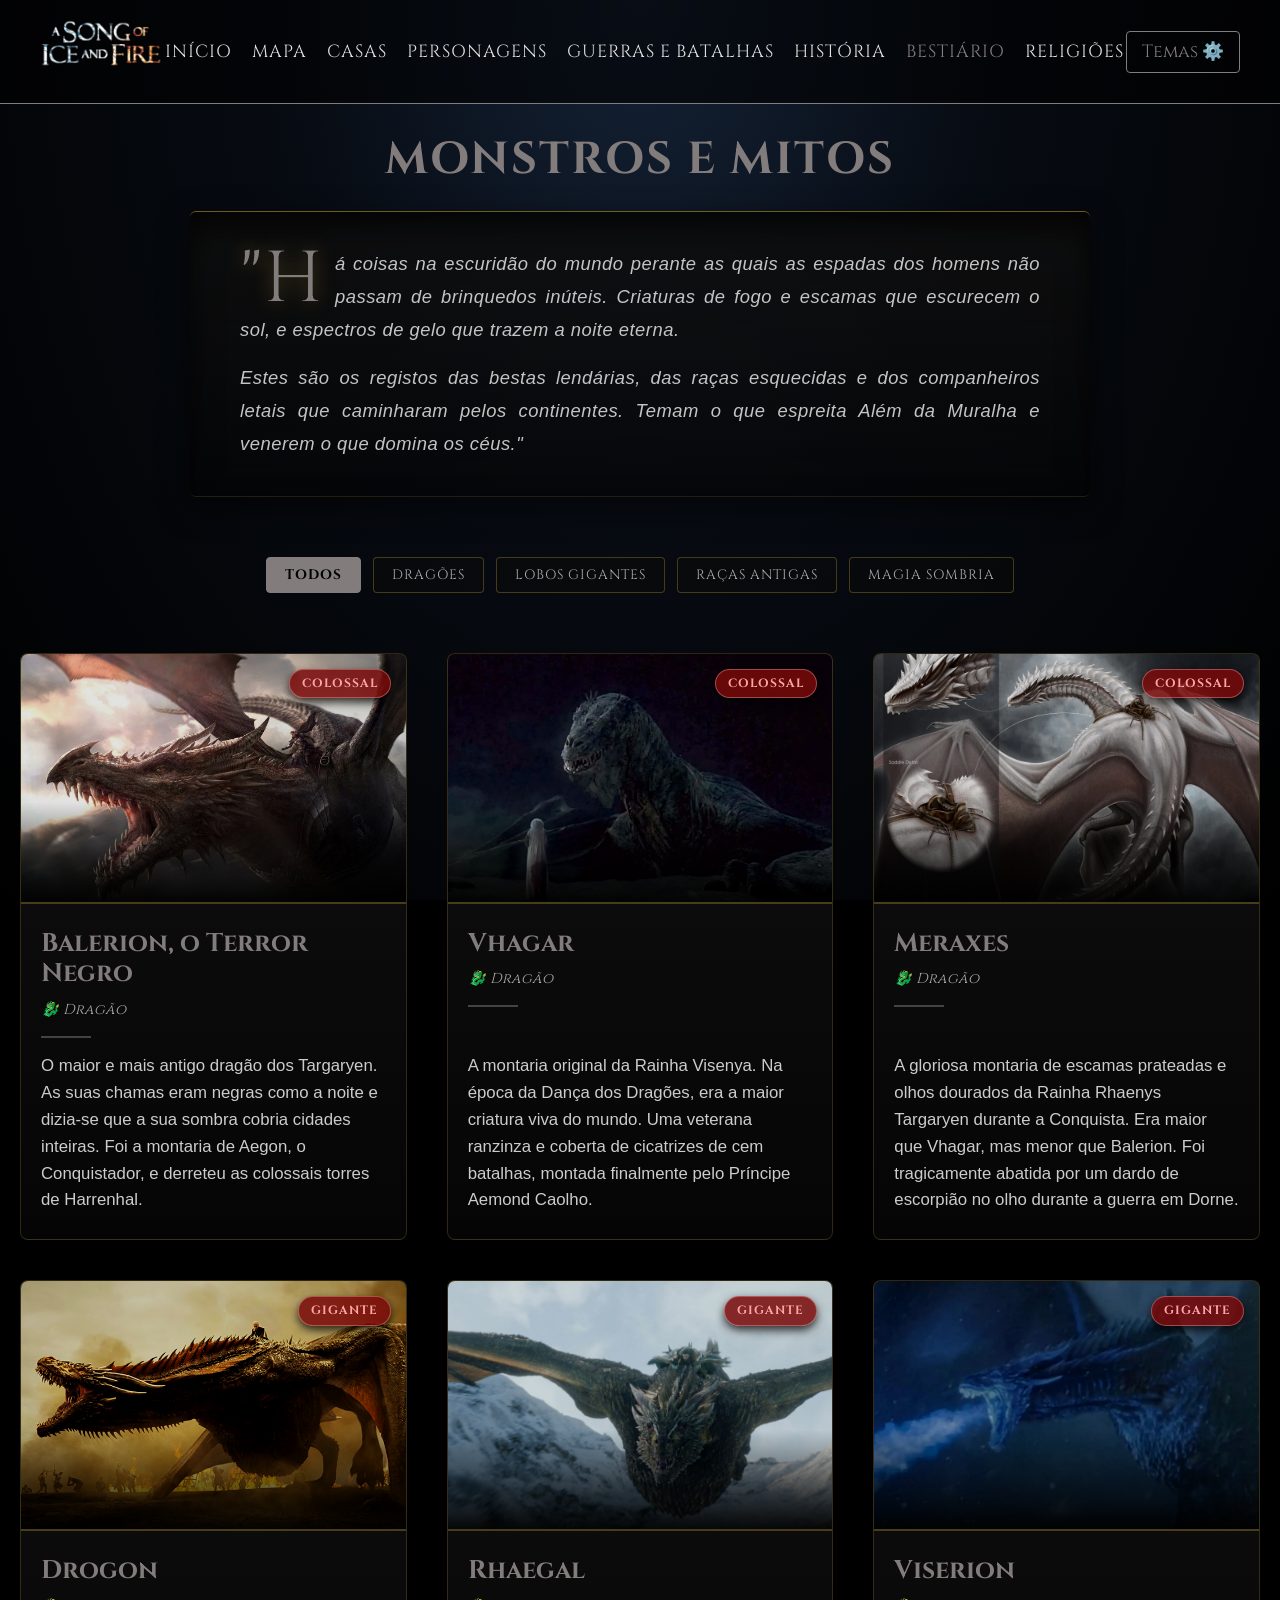
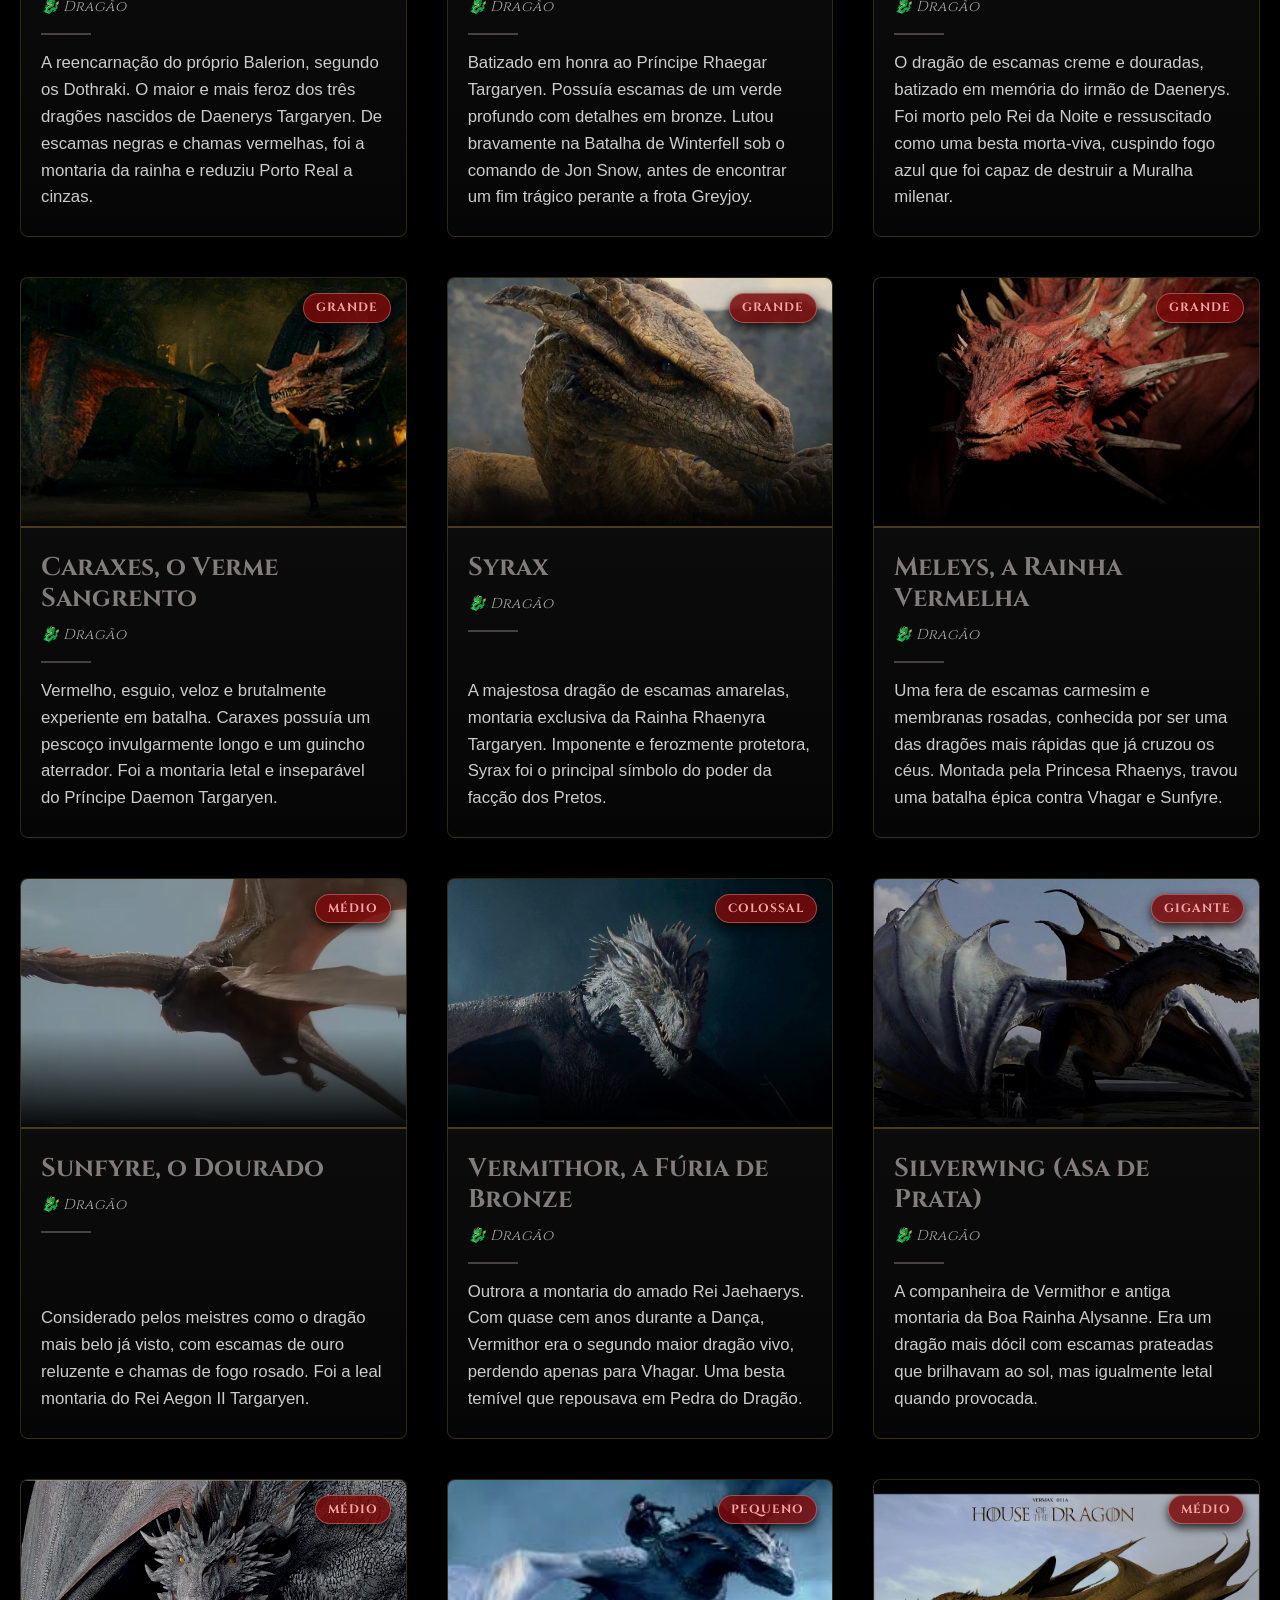
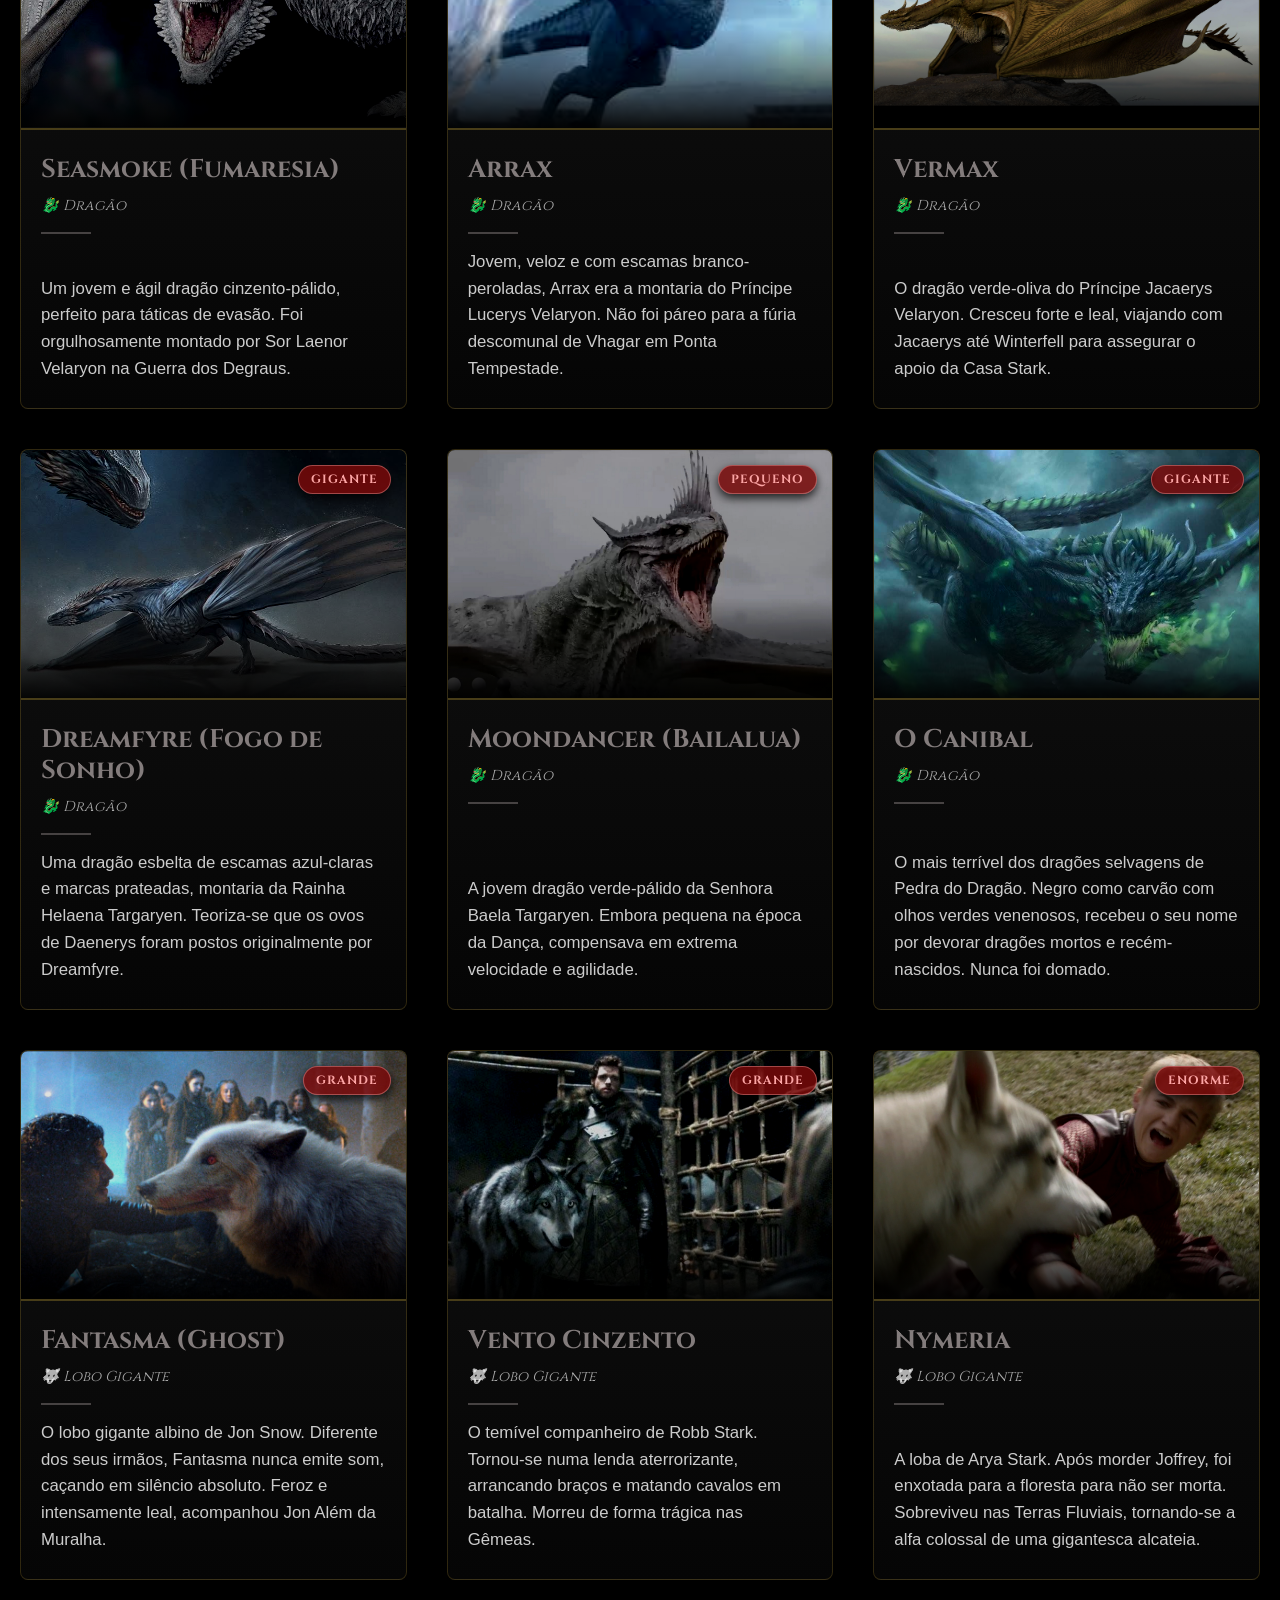
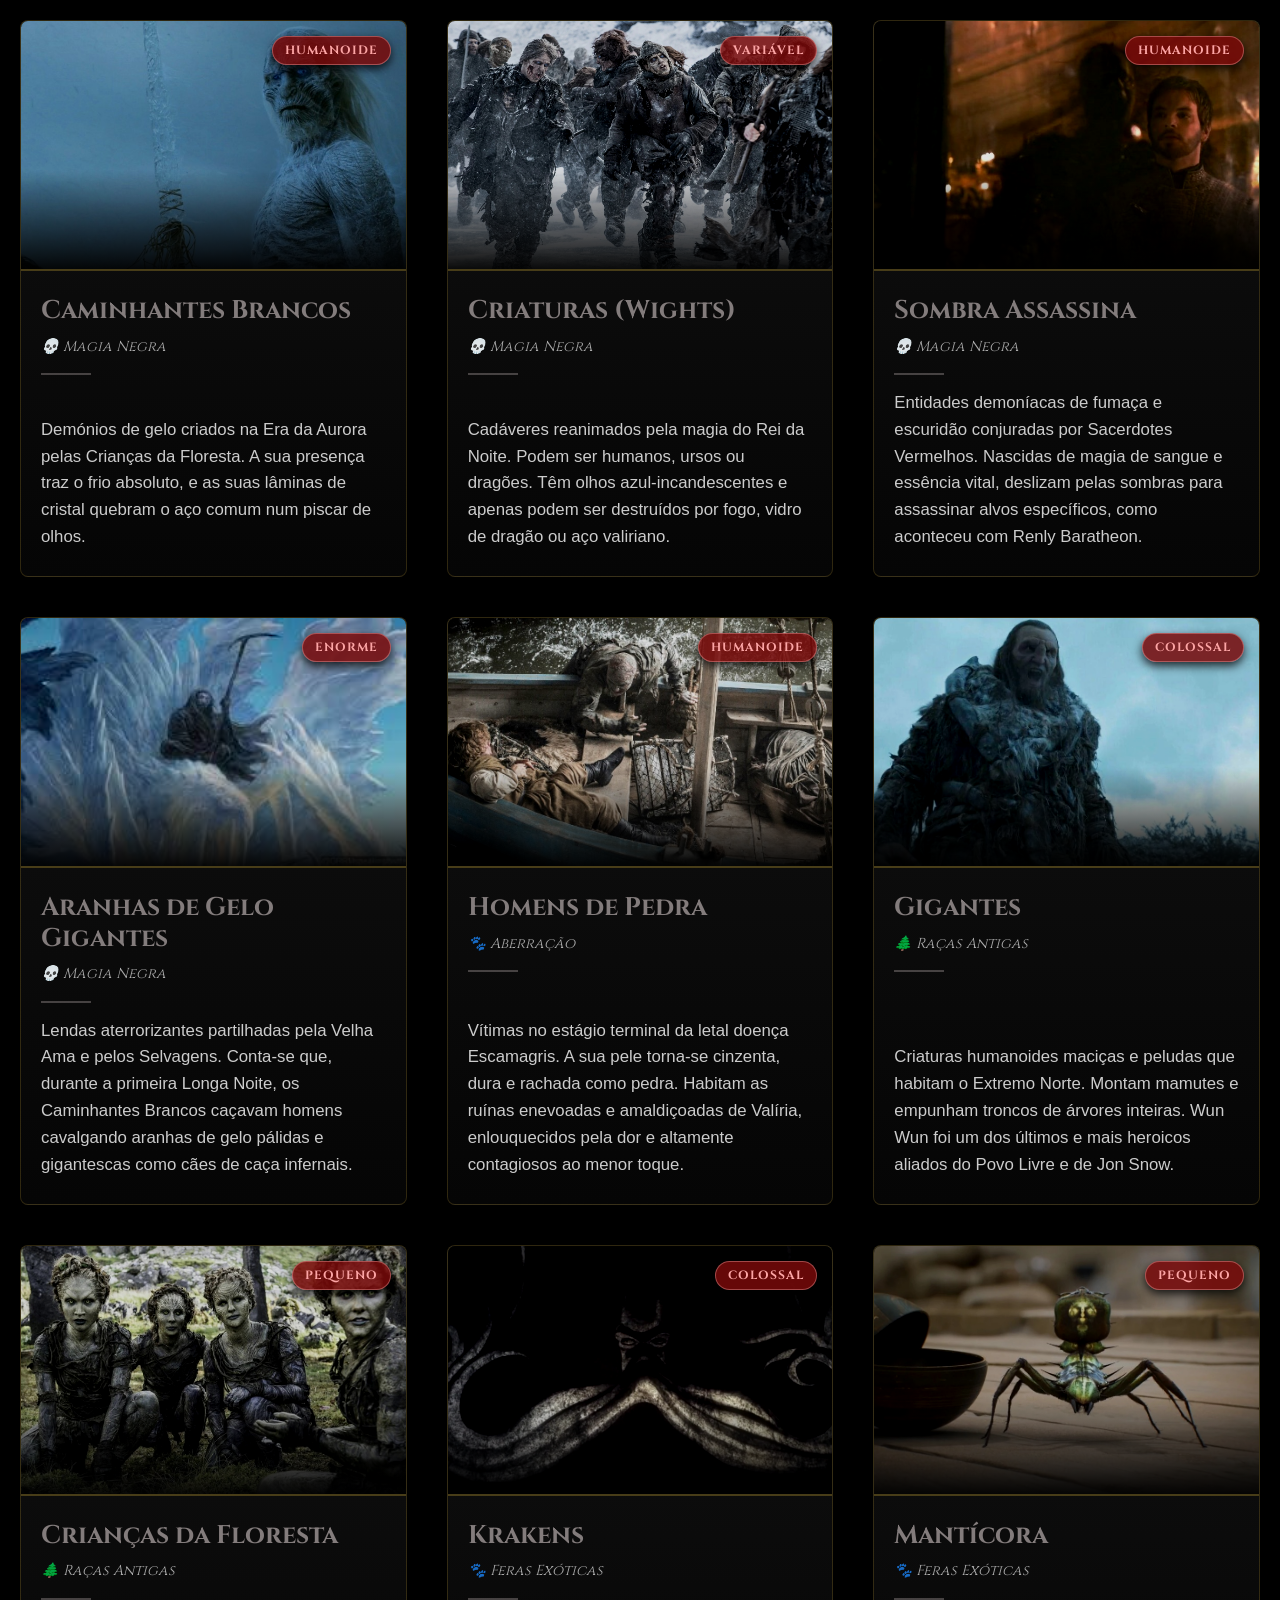
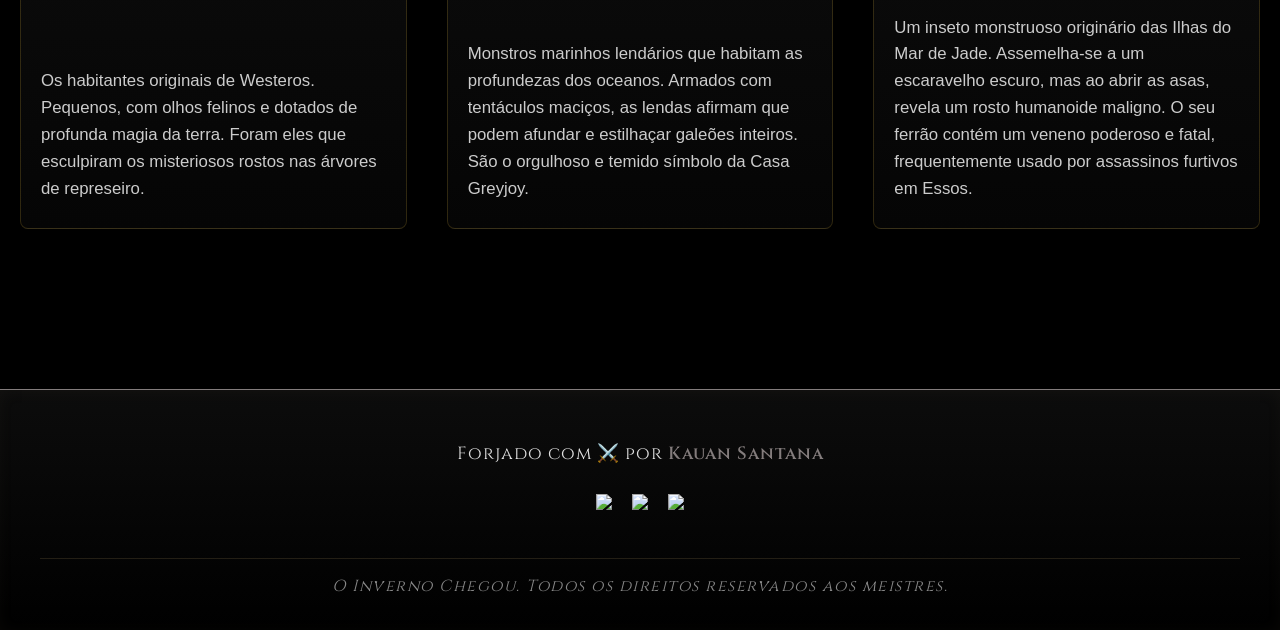
==== commit c10b14d7: "commit atualizacao" ====
--- a/bestiario.html
+++ b/bestiario.html
@@ -36,6 +36,11 @@
                 <button onclick="mudarTema('stark')">Stark</button>
                 <button onclick="mudarTema('targaryen')">Targaryen</button>
                 <button onclick="mudarTema('lannister')">Lannister</button>
+                <button onclick="mudarTema('baratheon')">Baratheon</button>
+                <button onclick="mudarTema('greyjoy')">Greyjoy</button>
+                <button onclick="mudarTema('tully')">Tully</button>
+                <button onclick="mudarTema('tyrell')">Tyrell</button>
+                <button onclick="mudarTema('martell')">Martell</button>
             </div>
         </div>
     </header>
@@ -69,6 +74,11 @@
     <footer class="westeros-footer">
         <div class="footer-content">
             <p>Forjado com ⚔️ por <strong>Kauan Santana</strong></p>
+            <div class="social-links">
+                <a href="https://github.com/kauanssantana" target="_blank"><img src="https://img.shields.io/badge/github-%23121011.svg?style=for-the-badge&logo=github&logoColor=white"></a>
+                <a href="https://instagram.com/kauan.santana12" target="_blank"><img src="https://img.shields.io/badge/Instagram-%23E4405F.svg?style=for-the-badge&logo=Instagram&logoColor=white"></a>
+                <a href="https://www.linkedin.com/in/kauan-santana-ab8915325/" target="_blank"><img src="https://img.shields.io/badge/linkedin-%230077B5.svg?style=for-the-badge&logo=linkedin&logoColor=white"></a>
+            </div>
             <p class="footer-disclaimer">O Inverno Chegou. Todos os direitos reservados aos meistres.</p>
         </div>
     </footer>
